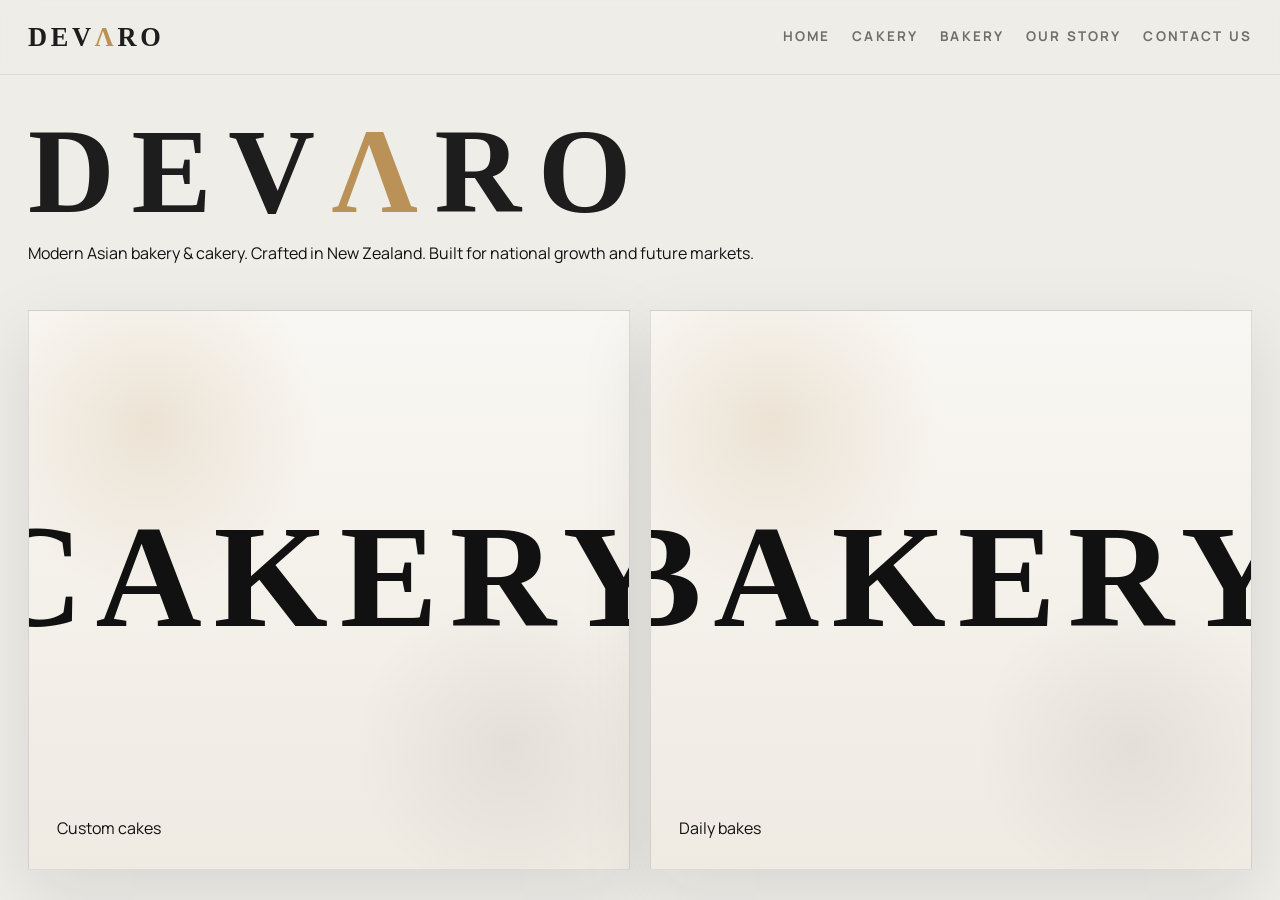
==== index.html @ 8e332801 "Refine DEVARO homepage into premium minimal brand entrance" ====
<!doctype html>
<html lang="en">
  <head>
    <meta charset="utf-8" />
    <meta name="viewport" content="width=device-width, initial-scale=1" />
    <meta name="description" content="DEVARO is a modern Asian bakery and cakery brand crafted in New Zealand, built for national growth and future markets." />
    <title>DEVARO | Modern Asian Bakery & Cakery</title>
    <link rel="preconnect" href="https://fonts.googleapis.com" />
    <link rel="preconnect" href="https://fonts.gstatic.com" crossorigin />
    <link href="https://fonts.googleapis.com/css2?family=Manrope:wght@400;500;600;700;800&display=swap" rel="stylesheet" />
    <link rel="stylesheet" href="assets/styles.css" />
  </head>
  <body class="home-page">
    <header class="site-header">
      <nav class="nav" aria-label="Primary navigation">
        <a class="brand" href="index.html" aria-label="DEVARO home">
          <span class="brand-wordmark">DEV<span class="brand-a">Λ</span>RO</span>
        </a>
        <button class="nav-toggle" type="button" aria-expanded="false" aria-controls="nav-links">Menu</button>
        <div class="nav-links" id="nav-links">
          <a href="index.html">Home</a>
          <a href="cakery.html">Cakery</a>
          <a href="bakery.html">Bakery</a>
          <a href="about.html">Our Story</a>
          <a href="contact.html">Contact Us</a>
        </div>
      </nav>
    </header>

    <main class="landing-main">
      <section class="landing-shell" aria-label="DEVARO homepage">
        <div class="landing-brand-block">
          <h1 class="brand-lockup">DEV<span class="brand-a">Λ</span>RO</h1>
          <p class="brand-slogan">Modern Asian bakery & cakery. Crafted in New Zealand. Built for national growth and future markets.</p>
        </div>

        <div class="landing-grid" aria-label="Choose Cakery or Bakery">
          <a class="landing-card" href="cakery.html" aria-label="Go to Cakery">
            <span class="landing-card-title">CAKERY</span>
            <span class="landing-card-meta">Custom cakes</span>
          </a>

          <a class="landing-card" href="bakery.html" aria-label="Go to Bakery">
            <span class="landing-card-title">BAKERY</span>
            <span class="landing-card-meta">Daily bakes</span>
          </a>
        </div>
      </section>
    </main>
    <script src="assets/script.js" defer></script>
  </body>
</html>
---- assets/styles.css ----
:root{
  --bg:#efede8;
  --surface:#f8f5f0;
  --panel:#ffffff;
  --ink:#111111;
  --charcoal:#1d1d1d;
  --muted:#716d67;
  --line:#d8d1c7;
  --gold:#ba9258;
  --gold-soft:#d8c09a;
  --shadow:0 24px 70px rgba(17,17,17,.10);
}
*{box-sizing:border-box}
html{scroll-behavior:smooth}
body{margin:0;font-family:"Manrope",ui-sans-serif,system-ui,-apple-system,"Segoe UI",Arial,sans-serif;background:var(--bg);color:var(--ink);line-height:1.6}
a{color:inherit}.site-header{position:sticky;top:0;z-index:30;background:rgba(239,237,232,.9);backdrop-filter:blur(16px);border-bottom:1px solid rgba(17,17,17,.08)}.nav{max-width:1360px;margin:auto;padding:16px 28px;display:flex;align-items:center;justify-content:space-between;gap:18px}.brand{text-decoration:none;display:inline-flex;align-items:center}.brand-wordmark,.brand-lockup,.section-heading h2,.page-hero h1,.story-intro h1,.form-panel h3,.contact-hero h1,.landing-card-title{font-family:"Cormorant Garamond",Georgia,serif}.brand-wordmark{font-size:1.65rem;font-weight:700;letter-spacing:.14em;color:var(--charcoal)}.brand-lockup{margin:0;font-size:clamp(3.8rem,10vw,7.5rem);line-height:.88;font-weight:700;letter-spacing:.14em;color:var(--charcoal)}.brand-a{color:var(--gold)}.nav-links{display:flex;gap:22px;align-items:center}.nav-links a{text-decoration:none;font-size:.84rem;text-transform:uppercase;letter-spacing:.16em;font-weight:700;color:var(--muted)}.nav-links a:hover{color:var(--ink)}.nav-toggle{display:none;border:1px solid rgba(17,17,17,.12);background:transparent;color:var(--ink);border-radius:999px;padding:9px 14px}.eyebrow{text-transform:uppercase;letter-spacing:.18em;font-size:.75rem;font-weight:800;color:var(--gold)}
.home-page{overflow:hidden}.landing-main{min-height:calc(100vh - 77px)}.landing-shell{max-width:1360px;height:calc(100vh - 77px);margin:auto;padding:44px 28px 28px;display:grid;grid-template-rows:auto 1fr;gap:28px}.landing-intro{display:flex;justify-content:space-between;align-items:end;gap:20px}.landing-intro .eyebrow{margin:0 0 12px}.landing-grid{display:grid;grid-template-columns:1fr 1fr;gap:20px;min-height:0}.landing-card{position:relative;overflow:hidden;border:1px solid rgba(17,17,17,.12);background:linear-gradient(180deg,#f9f7f3,#efeae2);box-shadow:var(--shadow);padding:28px;display:flex;flex-direction:column;justify-content:space-between;text-decoration:none;transition:transform .35s ease,box-shadow .35s ease}.landing-card::before{content:"";position:absolute;inset:0;background:radial-gradient(circle at 20% 20%,rgba(186,146,88,.18),transparent 26%),radial-gradient(circle at 80% 78%,rgba(0,0,0,.06),transparent 24%);pointer-events:none}.landing-card:hover{transform:translateY(-4px);box-shadow:0 28px 80px rgba(17,17,17,.14)}.landing-card-dark{background:linear-gradient(180deg,#262626,#191919);border-color:rgba(255,255,255,.08);color:#f5f1ea}.landing-card-dark::before{background:radial-gradient(circle at 78% 18%,rgba(186,146,88,.22),transparent 24%),radial-gradient(circle at 16% 80%,rgba(255,255,255,.06),transparent 20%)}.landing-card-label{position:relative;z-index:1;font-size:.82rem;letter-spacing:.18em;text-transform:uppercase;color:var(--muted)}.landing-card-dark .landing-card-label{color:rgba(245,241,234,.66)}.landing-card-title{position:relative;z-index:1;align-self:center;margin:auto 0;font-size:clamp(4.8rem,12vw,9.2rem);line-height:.86;letter-spacing:.08em;font-weight:600}
.page-main{padding-bottom:82px}.page-hero,.story-intro,.contact-hero{max-width:1180px;margin:auto;padding:74px 22px 28px}.page-hero h1,.story-intro h1,.contact-hero h1{margin:8px 0 16px;font-size:clamp(2.8rem,6vw,5.8rem);line-height:.9;letter-spacing:-.04em;font-weight:600}.page-hero p,.story-intro p,.contact-hero p{max-width:760px;color:var(--muted);font-size:1.05rem}.page-actions{display:flex;gap:14px;flex-wrap:wrap;margin-top:24px}.button{border:0;border-radius:999px;padding:13px 20px;font-weight:800;text-decoration:none;display:inline-flex;align-items:center;justify-content:center;cursor:pointer}.primary{background:var(--charcoal);color:#fff}.secondary{background:transparent;color:var(--ink);border:1px solid rgba(17,17,17,.14)}.section{max-width:1180px;margin:auto;padding:18px 22px 78px}.section-heading{max-width:760px;margin-bottom:30px}.section-heading h2{font-size:clamp(2.3rem,5vw,4.5rem);line-height:.95;letter-spacing:-.045em;margin:8px 0 14px;font-weight:600}.section-heading p:not(.eyebrow){color:var(--muted);font-size:1.04rem}.card-grid{display:grid;grid-template-columns:repeat(3,1fr);gap:22px}.product-card{background:var(--panel);border:1px solid rgba(17,17,17,.08);box-shadow:var(--shadow);display:flex;flex-direction:column;overflow:hidden}.product-image{height:230px;background:linear-gradient(145deg,#f1ece5,#e2dbd0);display:grid;place-items:center;padding:20px;color:var(--gold);font-weight:800;letter-spacing:.06em;text-align:center}.product-image img{width:100%;height:100%;object-fit:cover}.product-body{padding:22px;display:flex;flex-direction:column;gap:10px;flex:1}.tag{align-self:flex-start;border:1px solid rgba(17,17,17,.12);border-radius:999px;padding:4px 10px;font-size:.76rem;font-weight:800;color:var(--gold)}.product-body h3{margin:0;font-size:1.28rem;line-height:1.15}.product-body p{margin:0;color:var(--muted)}.form-panel{margin-top:34px;background:#1a1a1a;color:#f7f3ec;border:1px solid rgba(0,0,0,.1);box-shadow:0 26px 80px rgba(0,0,0,.18);padding:30px;display:grid;grid-template-columns:.8fr 1.2fr;gap:28px}.form-panel h3{margin:8px 0 16px;font-size:clamp(1.9rem,4vw,3.2rem);line-height:.95;font-weight:600}.notice{background:rgba(255,255,255,.06);border-left:4px solid var(--gold);padding:16px;font-weight:700;color:#f7f3ec}.enquiry-form{display:grid;grid-template-columns:repeat(2,1fr);gap:16px}.enquiry-form label{display:flex;flex-direction:column;gap:6px;font-weight:800;color:#f7f3ec;font-size:.92rem}.enquiry-form input,.enquiry-form select,.enquiry-form textarea{width:100%;border:1px solid rgba(255,255,255,.14);padding:12px 13px;font:inherit;background:#111;color:#f7f3ec;outline:none}.enquiry-form input:focus,.enquiry-form select:focus,.enquiry-form textarea:focus{border-color:var(--gold);box-shadow:0 0 0 3px rgba(186,146,88,.16)}.full,.form-status,.enquiry-form button{grid-column:1/-1}.form-status{display:none;margin:0;padding:13px 15px;font-weight:800}.form-status.success,.form-status.error{display:block}.form-status.success{background:#eef8ed;color:#315c2f;border:1px solid #cfe6cc}.form-status.error{background:#fff0f0;color:#8a2f2f;border:1px solid #f0c8c8}.enquiry-form button:disabled{opacity:.7;cursor:not-allowed}.story-grid,.contact-cards{display:grid;grid-template-columns:repeat(3,1fr);gap:20px}.story-card,.contact-card{background:var(--panel);border:1px solid rgba(17,17,17,.08);box-shadow:var(--shadow);padding:24px}.story-card h3,.contact-card strong{display:block;margin:0 0 10px}.story-card p,.contact-card span,.contact-card p{margin:0;color:var(--muted)}.contact-cards{grid-template-columns:1fr 1fr}.contact-card{text-decoration:none}.footer{text-align:center;padding:28px;background:#161616;color:#d8d2c8}
@media (max-width:980px){.home-page{overflow:auto}.landing-shell{height:auto;min-height:calc(100vh - 77px)}.landing-intro{display:block}.landing-grid{grid-template-columns:1fr}.landing-card{min-height:360px}.card-grid{grid-template-columns:1fr 1fr}.form-panel,.story-grid,.contact-cards{grid-template-columns:1fr}}@media (max-width:760px){.nav{align-items:flex-start;padding-inline:18px}.nav-toggle{display:block}.nav-links{display:none;position:absolute;left:18px;right:18px;top:74px;background:var(--surface);border:1px solid rgba(17,17,17,.12);padding:16px;box-shadow:var(--shadow);flex-direction:column;align-items:flex-start}.nav-links.open{display:flex}.landing-shell,.page-hero,.story-intro,.contact-hero,.section{padding-left:18px;padding-right:18px}.landing-card-title{font-size:4.2rem}.card-grid,.enquiry-form{grid-template-columns:1fr}.form-panel{padding:22px}}
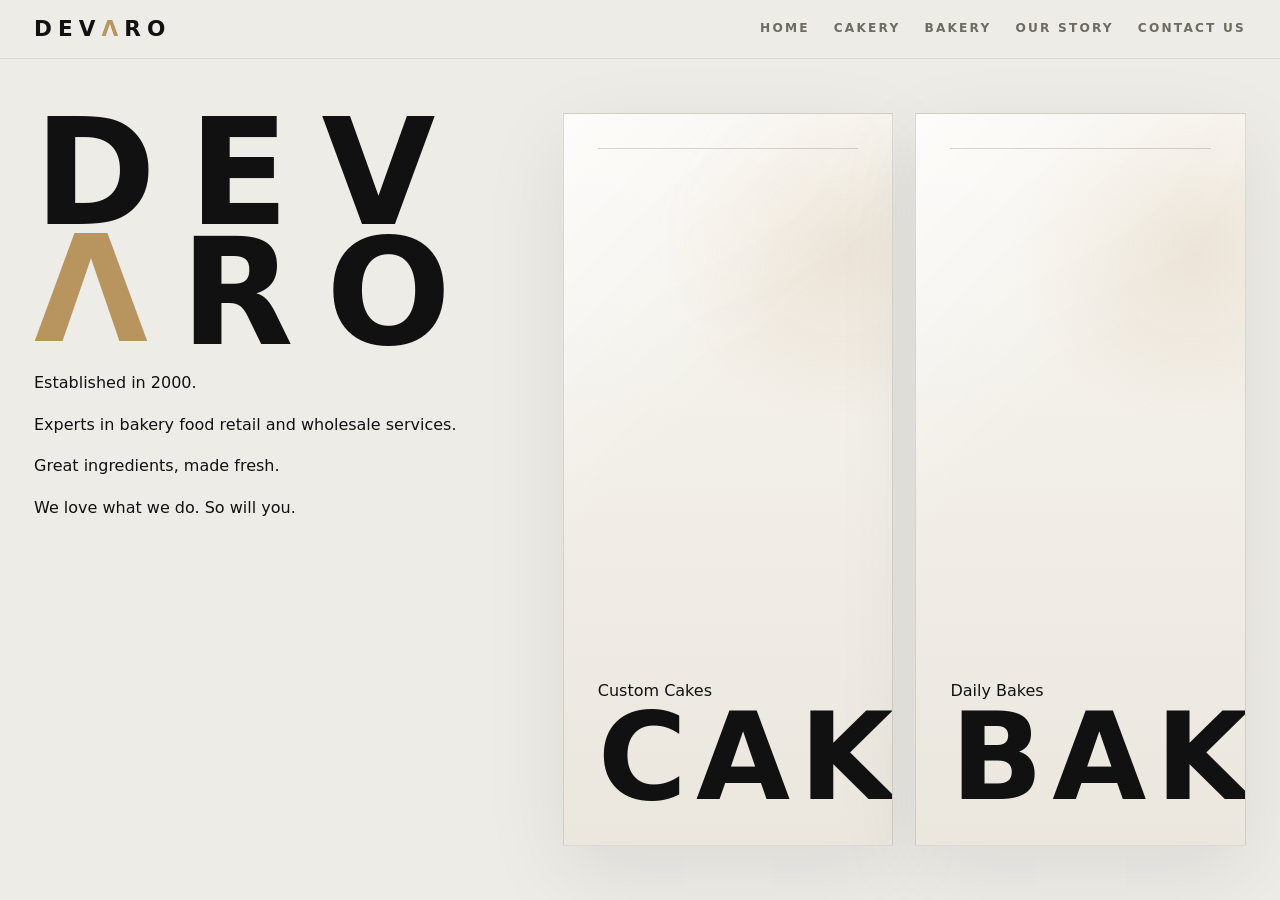
==== commit d676a60c: "Refine homepage brand copy and section cards" ====
--- a/index.html
+++ b/index.html
@@ -3,11 +3,11 @@
   <head>
     <meta charset="utf-8" />
     <meta name="viewport" content="width=device-width, initial-scale=1" />
-    <meta name="description" content="DEVARO is a modern Asian bakery and cakery brand crafted in New Zealand, built for national growth and future markets." />
-    <title>DEVARO | Modern Asian Bakery & Cakery</title>
+    <meta name="description" content="DEVARO is a New Zealand bakery and cakery brand specialising in bakery food retail and wholesale services." />
+    <title>DEVARO | Cakery & Bakery</title>
     <link rel="preconnect" href="https://fonts.googleapis.com" />
     <link rel="preconnect" href="https://fonts.gstatic.com" crossorigin />
-    <link href="https://fonts.googleapis.com/css2?family=Manrope:wght@400;500;600;700;800&display=swap" rel="stylesheet" />
+    <link href="https://fonts.googleapis.com/css2?family=Inter:wght@500;600;700;800;900&display=swap" rel="stylesheet" />
     <link rel="stylesheet" href="assets/styles.css" />
   </head>
   <body class="home-page">
@@ -28,21 +28,26 @@
     </header>
 
     <main class="landing-main">
-      <section class="landing-shell" aria-label="DEVARO homepage">
-        <div class="landing-brand-block">
+      <section class="landing-shell" aria-label="Choose Cakery or Bakery">
+        <div class="landing-intro">
           <h1 class="brand-lockup">DEV<span class="brand-a">Λ</span>RO</h1>
-          <p class="brand-slogan">Modern Asian bakery & cakery. Crafted in New Zealand. Built for national growth and future markets.</p>
+          <div class="intro-copy">
+            <p class="intro-line">Established in 2000.</p>
+            <p>Experts in bakery food retail and wholesale services.</p>
+            <p>Great ingredients, made fresh.</p>
+            <p class="intro-slogan">We love what we do. So will you.</p>
+          </div>
         </div>
 
-        <div class="landing-grid" aria-label="Choose Cakery or Bakery">
+        <div class="landing-grid">
           <a class="landing-card" href="cakery.html" aria-label="Go to Cakery">
+            <span class="landing-card-label">Custom Cakes</span>
             <span class="landing-card-title">CAKERY</span>
-            <span class="landing-card-meta">Custom cakes</span>
           </a>
 
           <a class="landing-card" href="bakery.html" aria-label="Go to Bakery">
+            <span class="landing-card-label">Daily Bakes</span>
             <span class="landing-card-title">BAKERY</span>
-            <span class="landing-card-meta">Daily bakes</span>
           </a>
         </div>
       </section>
--- a/assets/styles.css
+++ b/assets/styles.css
@@ -1,19 +1,22 @@
 :root{
-  --bg:#efede8;
-  --surface:#f8f5f0;
-  --panel:#ffffff;
+  --bg:#eeece7;
+  --surface:#f7f4ef;
+  --panel:#f4f1eb;
   --ink:#111111;
-  --charcoal:#1d1d1d;
-  --muted:#716d67;
-  --line:#d8d1c7;
-  --gold:#ba9258;
-  --gold-soft:#d8c09a;
-  --shadow:0 24px 70px rgba(17,17,17,.10);
+  --charcoal:#1b1b1b;
+  --muted:#6f6a63;
+  --line:#d7d0c6;
+  --gold:#b8955f;
+  --gold-deep:#8c6a3e;
+  --shadow:0 26px 80px rgba(17,17,17,.08);
 }
 *{box-sizing:border-box}
 html{scroll-behavior:smooth}
 body{margin:0;font-family:"Manrope",ui-sans-serif,system-ui,-apple-system,"Segoe UI",Arial,sans-serif;background:var(--bg);color:var(--ink);line-height:1.6}
-a{color:inherit}.site-header{position:sticky;top:0;z-index:30;background:rgba(239,237,232,.9);backdrop-filter:blur(16px);border-bottom:1px solid rgba(17,17,17,.08)}.nav{max-width:1360px;margin:auto;padding:16px 28px;display:flex;align-items:center;justify-content:space-between;gap:18px}.brand{text-decoration:none;display:inline-flex;align-items:center}.brand-wordmark,.brand-lockup,.section-heading h2,.page-hero h1,.story-intro h1,.form-panel h3,.contact-hero h1,.landing-card-title{font-family:"Cormorant Garamond",Georgia,serif}.brand-wordmark{font-size:1.65rem;font-weight:700;letter-spacing:.14em;color:var(--charcoal)}.brand-lockup{margin:0;font-size:clamp(3.8rem,10vw,7.5rem);line-height:.88;font-weight:700;letter-spacing:.14em;color:var(--charcoal)}.brand-a{color:var(--gold)}.nav-links{display:flex;gap:22px;align-items:center}.nav-links a{text-decoration:none;font-size:.84rem;text-transform:uppercase;letter-spacing:.16em;font-weight:700;color:var(--muted)}.nav-links a:hover{color:var(--ink)}.nav-toggle{display:none;border:1px solid rgba(17,17,17,.12);background:transparent;color:var(--ink);border-radius:999px;padding:9px 14px}.eyebrow{text-transform:uppercase;letter-spacing:.18em;font-size:.75rem;font-weight:800;color:var(--gold)}
-.home-page{overflow:hidden}.landing-main{min-height:calc(100vh - 77px)}.landing-shell{max-width:1360px;height:calc(100vh - 77px);margin:auto;padding:44px 28px 28px;display:grid;grid-template-rows:auto 1fr;gap:28px}.landing-intro{display:flex;justify-content:space-between;align-items:end;gap:20px}.landing-intro .eyebrow{margin:0 0 12px}.landing-grid{display:grid;grid-template-columns:1fr 1fr;gap:20px;min-height:0}.landing-card{position:relative;overflow:hidden;border:1px solid rgba(17,17,17,.12);background:linear-gradient(180deg,#f9f7f3,#efeae2);box-shadow:var(--shadow);padding:28px;display:flex;flex-direction:column;justify-content:space-between;text-decoration:none;transition:transform .35s ease,box-shadow .35s ease}.landing-card::before{content:"";position:absolute;inset:0;background:radial-gradient(circle at 20% 20%,rgba(186,146,88,.18),transparent 26%),radial-gradient(circle at 80% 78%,rgba(0,0,0,.06),transparent 24%);pointer-events:none}.landing-card:hover{transform:translateY(-4px);box-shadow:0 28px 80px rgba(17,17,17,.14)}.landing-card-dark{background:linear-gradient(180deg,#262626,#191919);border-color:rgba(255,255,255,.08);color:#f5f1ea}.landing-card-dark::before{background:radial-gradient(circle at 78% 18%,rgba(186,146,88,.22),transparent 24%),radial-gradient(circle at 16% 80%,rgba(255,255,255,.06),transparent 20%)}.landing-card-label{position:relative;z-index:1;font-size:.82rem;letter-spacing:.18em;text-transform:uppercase;color:var(--muted)}.landing-card-dark .landing-card-label{color:rgba(245,241,234,.66)}.landing-card-title{position:relative;z-index:1;align-self:center;margin:auto 0;font-size:clamp(4.8rem,12vw,9.2rem);line-height:.86;letter-spacing:.08em;font-weight:600}
-.page-main{padding-bottom:82px}.page-hero,.story-intro,.contact-hero{max-width:1180px;margin:auto;padding:74px 22px 28px}.page-hero h1,.story-intro h1,.contact-hero h1{margin:8px 0 16px;font-size:clamp(2.8rem,6vw,5.8rem);line-height:.9;letter-spacing:-.04em;font-weight:600}.page-hero p,.story-intro p,.contact-hero p{max-width:760px;color:var(--muted);font-size:1.05rem}.page-actions{display:flex;gap:14px;flex-wrap:wrap;margin-top:24px}.button{border:0;border-radius:999px;padding:13px 20px;font-weight:800;text-decoration:none;display:inline-flex;align-items:center;justify-content:center;cursor:pointer}.primary{background:var(--charcoal);color:#fff}.secondary{background:transparent;color:var(--ink);border:1px solid rgba(17,17,17,.14)}.section{max-width:1180px;margin:auto;padding:18px 22px 78px}.section-heading{max-width:760px;margin-bottom:30px}.section-heading h2{font-size:clamp(2.3rem,5vw,4.5rem);line-height:.95;letter-spacing:-.045em;margin:8px 0 14px;font-weight:600}.section-heading p:not(.eyebrow){color:var(--muted);font-size:1.04rem}.card-grid{display:grid;grid-template-columns:repeat(3,1fr);gap:22px}.product-card{background:var(--panel);border:1px solid rgba(17,17,17,.08);box-shadow:var(--shadow);display:flex;flex-direction:column;overflow:hidden}.product-image{height:230px;background:linear-gradient(145deg,#f1ece5,#e2dbd0);display:grid;place-items:center;padding:20px;color:var(--gold);font-weight:800;letter-spacing:.06em;text-align:center}.product-image img{width:100%;height:100%;object-fit:cover}.product-body{padding:22px;display:flex;flex-direction:column;gap:10px;flex:1}.tag{align-self:flex-start;border:1px solid rgba(17,17,17,.12);border-radius:999px;padding:4px 10px;font-size:.76rem;font-weight:800;color:var(--gold)}.product-body h3{margin:0;font-size:1.28rem;line-height:1.15}.product-body p{margin:0;color:var(--muted)}.form-panel{margin-top:34px;background:#1a1a1a;color:#f7f3ec;border:1px solid rgba(0,0,0,.1);box-shadow:0 26px 80px rgba(0,0,0,.18);padding:30px;display:grid;grid-template-columns:.8fr 1.2fr;gap:28px}.form-panel h3{margin:8px 0 16px;font-size:clamp(1.9rem,4vw,3.2rem);line-height:.95;font-weight:600}.notice{background:rgba(255,255,255,.06);border-left:4px solid var(--gold);padding:16px;font-weight:700;color:#f7f3ec}.enquiry-form{display:grid;grid-template-columns:repeat(2,1fr);gap:16px}.enquiry-form label{display:flex;flex-direction:column;gap:6px;font-weight:800;color:#f7f3ec;font-size:.92rem}.enquiry-form input,.enquiry-form select,.enquiry-form textarea{width:100%;border:1px solid rgba(255,255,255,.14);padding:12px 13px;font:inherit;background:#111;color:#f7f3ec;outline:none}.enquiry-form input:focus,.enquiry-form select:focus,.enquiry-form textarea:focus{border-color:var(--gold);box-shadow:0 0 0 3px rgba(186,146,88,.16)}.full,.form-status,.enquiry-form button{grid-column:1/-1}.form-status{display:none;margin:0;padding:13px 15px;font-weight:800}.form-status.success,.form-status.error{display:block}.form-status.success{background:#eef8ed;color:#315c2f;border:1px solid #cfe6cc}.form-status.error{background:#fff0f0;color:#8a2f2f;border:1px solid #f0c8c8}.enquiry-form button:disabled{opacity:.7;cursor:not-allowed}.story-grid,.contact-cards{display:grid;grid-template-columns:repeat(3,1fr);gap:20px}.story-card,.contact-card{background:var(--panel);border:1px solid rgba(17,17,17,.08);box-shadow:var(--shadow);padding:24px}.story-card h3,.contact-card strong{display:block;margin:0 0 10px}.story-card p,.contact-card span,.contact-card p{margin:0;color:var(--muted)}.contact-cards{grid-template-columns:1fr 1fr}.contact-card{text-decoration:none}.footer{text-align:center;padding:28px;background:#161616;color:#d8d2c8}
-@media (max-width:980px){.home-page{overflow:auto}.landing-shell{height:auto;min-height:calc(100vh - 77px)}.landing-intro{display:block}.landing-grid{grid-template-columns:1fr}.landing-card{min-height:360px}.card-grid{grid-template-columns:1fr 1fr}.form-panel,.story-grid,.contact-cards{grid-template-columns:1fr}}@media (max-width:760px){.nav{align-items:flex-start;padding-inline:18px}.nav-toggle{display:block}.nav-links{display:none;position:absolute;left:18px;right:18px;top:74px;background:var(--surface);border:1px solid rgba(17,17,17,.12);padding:16px;box-shadow:var(--shadow);flex-direction:column;align-items:flex-start}.nav-links.open{display:flex}.landing-shell,.page-hero,.story-intro,.contact-hero,.section{padding-left:18px;padding-right:18px}.landing-card-title{font-size:4.2rem}.card-grid,.enquiry-form{grid-template-columns:1fr}.form-panel{padding:22px}}+a{color:inherit}
+.site-header{position:sticky;top:0;z-index:30;background:rgba(238,236,231,.92);backdrop-filter:blur(18px);border-bottom:1px solid rgba(17,17,17,.08)}
+.nav{max-width:1440px;margin:auto;padding:18px 34px;display:flex;align-items:center;justify-content:space-between;gap:22px}.brand{text-decoration:none;display:inline-flex;align-items:center}.brand-wordmark,.brand-lockup,.landing-card-title{font-family:"Manrope",ui-sans-serif,system-ui,sans-serif}.brand-wordmark{font-size:1.35rem;font-weight:700;letter-spacing:.28em;color:var(--ink);line-height:1}.brand-lockup{margin:0;font-size:clamp(4.1rem,11.5vw,9.8rem);line-height:.82;font-weight:700;letter-spacing:.22em;color:var(--ink)}.brand-a{color:var(--gold);display:inline-block;transform:translateY(-.02em)}.nav-links{display:flex;gap:24px;align-items:center}.nav-links a{text-decoration:none;font-size:.76rem;text-transform:uppercase;letter-spacing:.18em;font-weight:700;color:var(--muted)}.nav-links a:hover{color:var(--ink)}.nav-toggle{display:none;border:1px solid rgba(17,17,17,.12);background:transparent;color:var(--ink);border-radius:999px;padding:9px 14px}.eyebrow{text-transform:uppercase;letter-spacing:.18em;font-size:.75rem;font-weight:800;color:var(--gold-deep)}
+.home-page{overflow:hidden}.landing-main{min-height:calc(100vh - 79px)}.landing-shell{height:calc(100vh - 79px);max-width:1440px;margin:auto;padding:54px 34px 34px;display:grid;grid-template-columns:minmax(330px,.42fr) minmax(0,.58fr);gap:34px;align-items:stretch}.landing-brand-block{display:flex;flex-direction:column;justify-content:flex-start;align-items:flex-start;padding-top:18px}.brand-slogan{max-width:430px;margin:34px 0 0;color:var(--muted);font-size:clamp(.95rem,1.35vw,1.12rem);line-height:1.75;font-weight:500;letter-spacing:.03em}.landing-brand-block::after{content:"";width:132px;height:2px;background:var(--gold);margin-top:40px}.landing-grid{display:grid;grid-template-columns:1fr 1fr;gap:22px;min-height:0}.landing-card{position:relative;overflow:hidden;border:1px solid rgba(17,17,17,.12);background:linear-gradient(180deg,#f8f5f0,#ebe7df);box-shadow:var(--shadow);padding:34px;display:flex;flex-direction:column;align-items:flex-start;justify-content:flex-end;text-decoration:none;color:var(--ink);transition:transform .35s ease,box-shadow .35s ease,border-color .35s ease}.landing-card::before{content:"";position:absolute;inset:0;background:linear-gradient(135deg,rgba(255,255,255,.72),transparent 40%),radial-gradient(circle at 84% 18%,rgba(184,149,95,.16),transparent 28%);opacity:.95;pointer-events:none}.landing-card::after{content:"";position:absolute;left:34px;right:34px;top:34px;height:1px;background:rgba(17,17,17,.16)}.landing-card:hover{transform:translateY(-3px);box-shadow:0 32px 90px rgba(17,17,17,.12);border-color:rgba(184,149,95,.55)}.landing-card-title{position:relative;z-index:1;font-size:clamp(4.4rem,9.5vw,8.5rem);line-height:.88;letter-spacing:.075em;font-weight:700;color:var(--ink)}.landing-card-meta{position:relative;z-index:1;margin-top:22px;text-transform:uppercase;letter-spacing:.22em;font-size:.76rem;font-weight:700;color:var(--gold-deep)}
+.page-main{padding-bottom:82px}.page-hero,.story-intro,.contact-hero{max-width:1180px;margin:auto;padding:74px 22px 28px}.page-hero h1,.story-intro h1,.contact-hero h1{margin:8px 0 16px;font-size:clamp(2.8rem,6vw,5.8rem);line-height:.9;letter-spacing:-.04em;font-weight:700}.page-hero p,.story-intro p,.contact-hero p{max-width:760px;color:var(--muted);font-size:1.05rem}.page-actions{display:flex;gap:14px;flex-wrap:wrap;margin-top:24px}.button{border:0;border-radius:999px;padding:13px 20px;font-weight:800;text-decoration:none;display:inline-flex;align-items:center;justify-content:center;cursor:pointer}.primary{background:var(--charcoal);color:#fff}.secondary{background:transparent;color:var(--ink);border:1px solid rgba(17,17,17,.14)}.section{max-width:1180px;margin:auto;padding:18px 22px 78px}.section-heading{max-width:760px;margin-bottom:30px}.section-heading h2{font-size:clamp(2.3rem,5vw,4.5rem);line-height:.95;letter-spacing:-.045em;margin:8px 0 14px;font-weight:700}.section-heading p:not(.eyebrow){color:var(--muted);font-size:1.04rem}.card-grid{display:grid;grid-template-columns:repeat(3,1fr);gap:22px}.product-card{background:#fff;border:1px solid rgba(17,17,17,.08);box-shadow:var(--shadow);display:flex;flex-direction:column;overflow:hidden}.product-image{height:230px;background:linear-gradient(145deg,#f1ece5,#e2dbd0);display:grid;place-items:center;padding:20px;color:var(--gold);font-weight:800;letter-spacing:.06em;text-align:center}.product-image img{width:100%;height:100%;object-fit:cover}.product-body{padding:22px;display:flex;flex-direction:column;gap:10px;flex:1}.tag{align-self:flex-start;border:1px solid rgba(17,17,17,.12);border-radius:999px;padding:4px 10px;font-size:.76rem;font-weight:800;color:var(--gold-deep)}.product-body h3{margin:0;font-size:1.28rem;line-height:1.15}.product-body p{margin:0;color:var(--muted)}.form-panel{margin-top:34px;background:#1a1a1a;color:#f7f3ec;border:1px solid rgba(0,0,0,.1);box-shadow:0 26px 80px rgba(0,0,0,.18);padding:30px;display:grid;grid-template-columns:.8fr 1.2fr;gap:28px}.form-panel h3{margin:8px 0 16px;font-size:clamp(1.9rem,4vw,3.2rem);line-height:.95;font-weight:700}.notice{background:rgba(255,255,255,.06);border-left:4px solid var(--gold);padding:16px;font-weight:700;color:#f7f3ec}.enquiry-form{display:grid;grid-template-columns:repeat(2,1fr);gap:16px}.enquiry-form label{display:flex;flex-direction:column;gap:6px;font-weight:800;color:#f7f3ec;font-size:.92rem}.enquiry-form input,.enquiry-form select,.enquiry-form textarea{width:100%;border:1px solid rgba(255,255,255,.14);padding:12px 13px;font:inherit;background:#111;color:#f7f3ec;outline:none}.enquiry-form input:focus,.enquiry-form select:focus,.enquiry-form textarea:focus{border-color:var(--gold);box-shadow:0 0 0 3px rgba(184,149,95,.16)}.full,.form-status,.enquiry-form button{grid-column:1/-1}.form-status{display:none;margin:0;padding:13px 15px;font-weight:800}.form-status.success,.form-status.error{display:block}.form-status.success{background:#eef8ed;color:#315c2f;border:1px solid #cfe6cc}.form-status.error{background:#fff0f0;color:#8a2f2f;border:1px solid #f0c8c8}.enquiry-form button:disabled{opacity:.7;cursor:not-allowed}.story-grid,.contact-cards{display:grid;grid-template-columns:repeat(3,1fr);gap:20px}.story-card,.contact-card{background:#fff;border:1px solid rgba(17,17,17,.08);box-shadow:var(--shadow);padding:24px}.story-card h3,.contact-card strong{display:block;margin:0 0 10px}.story-card p,.contact-card span,.contact-card p{margin:0;color:var(--muted)}.contact-cards{grid-template-columns:1fr 1fr}.contact-card{text-decoration:none}.footer{text-align:center;padding:28px;background:#161616;color:#d8d2c8}
+@media (max-width:1080px){.home-page{overflow:auto}.landing-shell{height:auto;min-height:calc(100vh - 79px);grid-template-columns:1fr}.landing-brand-block{padding-top:0}.landing-grid{min-height:420px}.brand-slogan{margin-top:20px}.landing-brand-block::after{margin-top:26px}.card-grid{grid-template-columns:1fr 1fr}.form-panel,.story-grid,.contact-cards{grid-template-columns:1fr}}
+@media (max-width:760px){.nav{align-items:flex-start;padding-inline:18px}.nav-toggle{display:block}.nav-links{display:none;position:absolute;left:18px;right:18px;top:74px;background:var(--surface);border:1px solid rgba(17,17,17,.12);padding:16px;box-shadow:var(--shadow);flex-direction:column;align-items:flex-start}.nav-links.open{display:flex}.landing-shell,.page-hero,.story-intro,.contact-hero,.section{padding-left:18px;padding-right:18px}.landing-shell{padding-top:34px}.landing-grid{grid-template-columns:1fr;min-height:520px}.landing-card{padding:24px}.landing-card-title{font-size:clamp(3.7rem,17vw,5.6rem)}.brand-lockup{font-size:clamp(3.2rem,17vw,5.4rem)}.card-grid,.enquiry-form{grid-template-columns:1fr}.form-panel{padding:22px}}
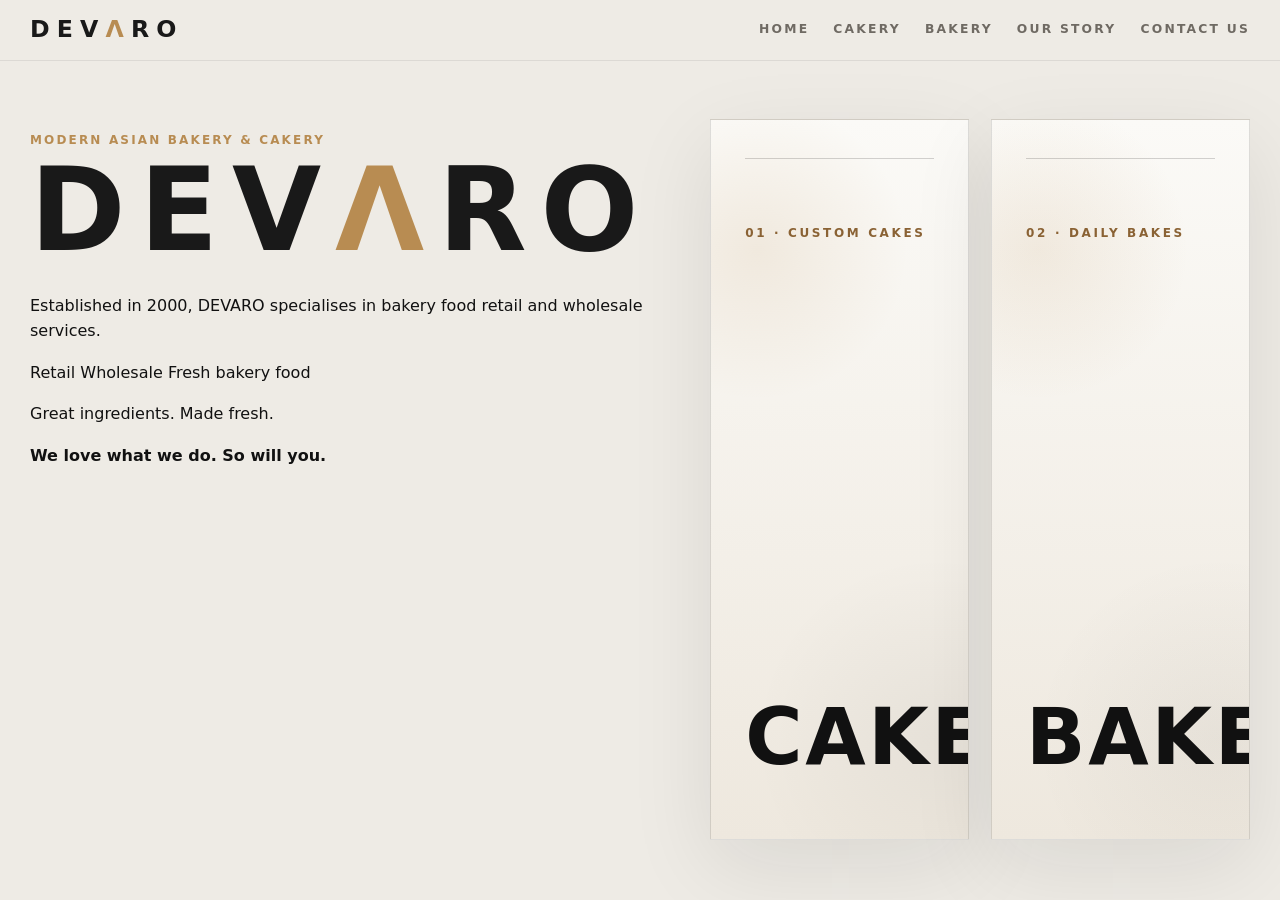
==== commit 28cfd72d: "Refine landing page copy and structure" ====
--- a/index.html
+++ b/index.html
@@ -3,11 +3,11 @@
   <head>
     <meta charset="utf-8" />
     <meta name="viewport" content="width=device-width, initial-scale=1" />
-    <meta name="description" content="DEVARO is a New Zealand bakery and cakery brand specialising in bakery food retail and wholesale services." />
+    <meta name="description" content="DEVARO is a modern Asian bakery and cakery brand specialising in bakery food retail and wholesale services." />
     <title>DEVARO | Cakery & Bakery</title>
     <link rel="preconnect" href="https://fonts.googleapis.com" />
     <link rel="preconnect" href="https://fonts.gstatic.com" crossorigin />
-    <link href="https://fonts.googleapis.com/css2?family=Inter:wght@500;600;700;800;900&display=swap" rel="stylesheet" />
+    <link href="https://fonts.googleapis.com/css2?family=Manrope:wght@400;500;600;700;800&display=swap" rel="stylesheet" />
     <link rel="stylesheet" href="assets/styles.css" />
   </head>
   <body class="home-page">
@@ -29,24 +29,34 @@
 
     <main class="landing-main">
       <section class="landing-shell" aria-label="Choose Cakery or Bakery">
-        <div class="landing-intro">
+        <aside class="landing-brand-panel">
+          <p class="eyebrow">Modern Asian bakery & cakery</p>
           <h1 class="brand-lockup">DEV<span class="brand-a">Λ</span>RO</h1>
-          <div class="intro-copy">
-            <p class="intro-line">Established in 2000.</p>
-            <p>Experts in bakery food retail and wholesale services.</p>
-            <p>Great ingredients, made fresh.</p>
-            <p class="intro-slogan">We love what we do. So will you.</p>
+
+          <div class="brand-statement">
+            <p>Established in 2000, DEVARO specialises in bakery food retail and wholesale services.</p>
           </div>
-        </div>
+
+          <div class="brand-proof">
+            <span>Retail</span>
+            <span>Wholesale</span>
+            <span>Fresh bakery food</span>
+          </div>
+
+          <div class="brand-slogan">
+            <p>Great ingredients. Made fresh.</p>
+            <strong>We love what we do. So will you.</strong>
+          </div>
+        </aside>
 
         <div class="landing-grid">
           <a class="landing-card" href="cakery.html" aria-label="Go to Cakery">
-            <span class="landing-card-label">Custom Cakes</span>
+            <span class="landing-card-label">01 · Custom cakes</span>
             <span class="landing-card-title">CAKERY</span>
           </a>
 
           <a class="landing-card" href="bakery.html" aria-label="Go to Bakery">
-            <span class="landing-card-label">Daily Bakes</span>
+            <span class="landing-card-label">02 · Daily bakes</span>
             <span class="landing-card-title">BAKERY</span>
           </a>
         </div>
--- a/assets/styles.css
+++ b/assets/styles.css
@@ -1,22 +1,19 @@
 :root{
-  --bg:#eeece7;
-  --surface:#f7f4ef;
-  --panel:#f4f1eb;
+  --bg:#eeebe5;
+  --surface:#f7f4ee;
+  --panel:#f8f5f0;
   --ink:#111111;
-  --charcoal:#1b1b1b;
+  --charcoal:#191919;
   --muted:#6f6a63;
-  --line:#d7d0c6;
-  --gold:#b8955f;
-  --gold-deep:#8c6a3e;
-  --shadow:0 26px 80px rgba(17,17,17,.08);
+  --line:#d8d1c7;
+  --gold:#b88c52;
+  --gold-dark:#8a6234;
+  --shadow:0 26px 80px rgba(17,17,17,.09);
 }
 *{box-sizing:border-box}
 html{scroll-behavior:smooth}
-body{margin:0;font-family:"Manrope",ui-sans-serif,system-ui,-apple-system,"Segoe UI",Arial,sans-serif;background:var(--bg);color:var(--ink);line-height:1.6}
-a{color:inherit}
-.site-header{position:sticky;top:0;z-index:30;background:rgba(238,236,231,.92);backdrop-filter:blur(18px);border-bottom:1px solid rgba(17,17,17,.08)}
-.nav{max-width:1440px;margin:auto;padding:18px 34px;display:flex;align-items:center;justify-content:space-between;gap:22px}.brand{text-decoration:none;display:inline-flex;align-items:center}.brand-wordmark,.brand-lockup,.landing-card-title{font-family:"Manrope",ui-sans-serif,system-ui,sans-serif}.brand-wordmark{font-size:1.35rem;font-weight:700;letter-spacing:.28em;color:var(--ink);line-height:1}.brand-lockup{margin:0;font-size:clamp(4.1rem,11.5vw,9.8rem);line-height:.82;font-weight:700;letter-spacing:.22em;color:var(--ink)}.brand-a{color:var(--gold);display:inline-block;transform:translateY(-.02em)}.nav-links{display:flex;gap:24px;align-items:center}.nav-links a{text-decoration:none;font-size:.76rem;text-transform:uppercase;letter-spacing:.18em;font-weight:700;color:var(--muted)}.nav-links a:hover{color:var(--ink)}.nav-toggle{display:none;border:1px solid rgba(17,17,17,.12);background:transparent;color:var(--ink);border-radius:999px;padding:9px 14px}.eyebrow{text-transform:uppercase;letter-spacing:.18em;font-size:.75rem;font-weight:800;color:var(--gold-deep)}
-.home-page{overflow:hidden}.landing-main{min-height:calc(100vh - 79px)}.landing-shell{height:calc(100vh - 79px);max-width:1440px;margin:auto;padding:54px 34px 34px;display:grid;grid-template-columns:minmax(330px,.42fr) minmax(0,.58fr);gap:34px;align-items:stretch}.landing-brand-block{display:flex;flex-direction:column;justify-content:flex-start;align-items:flex-start;padding-top:18px}.brand-slogan{max-width:430px;margin:34px 0 0;color:var(--muted);font-size:clamp(.95rem,1.35vw,1.12rem);line-height:1.75;font-weight:500;letter-spacing:.03em}.landing-brand-block::after{content:"";width:132px;height:2px;background:var(--gold);margin-top:40px}.landing-grid{display:grid;grid-template-columns:1fr 1fr;gap:22px;min-height:0}.landing-card{position:relative;overflow:hidden;border:1px solid rgba(17,17,17,.12);background:linear-gradient(180deg,#f8f5f0,#ebe7df);box-shadow:var(--shadow);padding:34px;display:flex;flex-direction:column;align-items:flex-start;justify-content:flex-end;text-decoration:none;color:var(--ink);transition:transform .35s ease,box-shadow .35s ease,border-color .35s ease}.landing-card::before{content:"";position:absolute;inset:0;background:linear-gradient(135deg,rgba(255,255,255,.72),transparent 40%),radial-gradient(circle at 84% 18%,rgba(184,149,95,.16),transparent 28%);opacity:.95;pointer-events:none}.landing-card::after{content:"";position:absolute;left:34px;right:34px;top:34px;height:1px;background:rgba(17,17,17,.16)}.landing-card:hover{transform:translateY(-3px);box-shadow:0 32px 90px rgba(17,17,17,.12);border-color:rgba(184,149,95,.55)}.landing-card-title{position:relative;z-index:1;font-size:clamp(4.4rem,9.5vw,8.5rem);line-height:.88;letter-spacing:.075em;font-weight:700;color:var(--ink)}.landing-card-meta{position:relative;z-index:1;margin-top:22px;text-transform:uppercase;letter-spacing:.22em;font-size:.76rem;font-weight:700;color:var(--gold-deep)}
-.page-main{padding-bottom:82px}.page-hero,.story-intro,.contact-hero{max-width:1180px;margin:auto;padding:74px 22px 28px}.page-hero h1,.story-intro h1,.contact-hero h1{margin:8px 0 16px;font-size:clamp(2.8rem,6vw,5.8rem);line-height:.9;letter-spacing:-.04em;font-weight:700}.page-hero p,.story-intro p,.contact-hero p{max-width:760px;color:var(--muted);font-size:1.05rem}.page-actions{display:flex;gap:14px;flex-wrap:wrap;margin-top:24px}.button{border:0;border-radius:999px;padding:13px 20px;font-weight:800;text-decoration:none;display:inline-flex;align-items:center;justify-content:center;cursor:pointer}.primary{background:var(--charcoal);color:#fff}.secondary{background:transparent;color:var(--ink);border:1px solid rgba(17,17,17,.14)}.section{max-width:1180px;margin:auto;padding:18px 22px 78px}.section-heading{max-width:760px;margin-bottom:30px}.section-heading h2{font-size:clamp(2.3rem,5vw,4.5rem);line-height:.95;letter-spacing:-.045em;margin:8px 0 14px;font-weight:700}.section-heading p:not(.eyebrow){color:var(--muted);font-size:1.04rem}.card-grid{display:grid;grid-template-columns:repeat(3,1fr);gap:22px}.product-card{background:#fff;border:1px solid rgba(17,17,17,.08);box-shadow:var(--shadow);display:flex;flex-direction:column;overflow:hidden}.product-image{height:230px;background:linear-gradient(145deg,#f1ece5,#e2dbd0);display:grid;place-items:center;padding:20px;color:var(--gold);font-weight:800;letter-spacing:.06em;text-align:center}.product-image img{width:100%;height:100%;object-fit:cover}.product-body{padding:22px;display:flex;flex-direction:column;gap:10px;flex:1}.tag{align-self:flex-start;border:1px solid rgba(17,17,17,.12);border-radius:999px;padding:4px 10px;font-size:.76rem;font-weight:800;color:var(--gold-deep)}.product-body h3{margin:0;font-size:1.28rem;line-height:1.15}.product-body p{margin:0;color:var(--muted)}.form-panel{margin-top:34px;background:#1a1a1a;color:#f7f3ec;border:1px solid rgba(0,0,0,.1);box-shadow:0 26px 80px rgba(0,0,0,.18);padding:30px;display:grid;grid-template-columns:.8fr 1.2fr;gap:28px}.form-panel h3{margin:8px 0 16px;font-size:clamp(1.9rem,4vw,3.2rem);line-height:.95;font-weight:700}.notice{background:rgba(255,255,255,.06);border-left:4px solid var(--gold);padding:16px;font-weight:700;color:#f7f3ec}.enquiry-form{display:grid;grid-template-columns:repeat(2,1fr);gap:16px}.enquiry-form label{display:flex;flex-direction:column;gap:6px;font-weight:800;color:#f7f3ec;font-size:.92rem}.enquiry-form input,.enquiry-form select,.enquiry-form textarea{width:100%;border:1px solid rgba(255,255,255,.14);padding:12px 13px;font:inherit;background:#111;color:#f7f3ec;outline:none}.enquiry-form input:focus,.enquiry-form select:focus,.enquiry-form textarea:focus{border-color:var(--gold);box-shadow:0 0 0 3px rgba(184,149,95,.16)}.full,.form-status,.enquiry-form button{grid-column:1/-1}.form-status{display:none;margin:0;padding:13px 15px;font-weight:800}.form-status.success,.form-status.error{display:block}.form-status.success{background:#eef8ed;color:#315c2f;border:1px solid #cfe6cc}.form-status.error{background:#fff0f0;color:#8a2f2f;border:1px solid #f0c8c8}.enquiry-form button:disabled{opacity:.7;cursor:not-allowed}.story-grid,.contact-cards{display:grid;grid-template-columns:repeat(3,1fr);gap:20px}.story-card,.contact-card{background:#fff;border:1px solid rgba(17,17,17,.08);box-shadow:var(--shadow);padding:24px}.story-card h3,.contact-card strong{display:block;margin:0 0 10px}.story-card p,.contact-card span,.contact-card p{margin:0;color:var(--muted)}.contact-cards{grid-template-columns:1fr 1fr}.contact-card{text-decoration:none}.footer{text-align:center;padding:28px;background:#161616;color:#d8d2c8}
-@media (max-width:1080px){.home-page{overflow:auto}.landing-shell{height:auto;min-height:calc(100vh - 79px);grid-template-columns:1fr}.landing-brand-block{padding-top:0}.landing-grid{min-height:420px}.brand-slogan{margin-top:20px}.landing-brand-block::after{margin-top:26px}.card-grid{grid-template-columns:1fr 1fr}.form-panel,.story-grid,.contact-cards{grid-template-columns:1fr}}
-@media (max-width:760px){.nav{align-items:flex-start;padding-inline:18px}.nav-toggle{display:block}.nav-links{display:none;position:absolute;left:18px;right:18px;top:74px;background:var(--surface);border:1px solid rgba(17,17,17,.12);padding:16px;box-shadow:var(--shadow);flex-direction:column;align-items:flex-start}.nav-links.open{display:flex}.landing-shell,.page-hero,.story-intro,.contact-hero,.section{padding-left:18px;padding-right:18px}.landing-shell{padding-top:34px}.landing-grid{grid-template-columns:1fr;min-height:520px}.landing-card{padding:24px}.landing-card-title{font-size:clamp(3.7rem,17vw,5.6rem)}.brand-lockup{font-size:clamp(3.2rem,17vw,5.4rem)}.card-grid,.enquiry-form{grid-template-columns:1fr}.form-panel{padding:22px}}+body{margin:0;font-family:"Inter",ui-sans-serif,system-ui,-apple-system,"Segoe UI",Arial,sans-serif;background:var(--bg);color:var(--ink);line-height:1.6}
+a{color:inherit}.site-header{position:sticky;top:0;z-index:30;background:rgba(238,235,229,.92);backdrop-filter:blur(16px);border-bottom:1px solid rgba(17,17,17,.08)}.nav{max-width:1380px;margin:auto;padding:18px 30px;display:flex;align-items:center;justify-content:space-between;gap:18px}.brand{text-decoration:none;display:inline-flex;align-items:center}.brand-wordmark{font-size:1.48rem;font-weight:800;letter-spacing:.30em;color:var(--charcoal);line-height:1}.brand-a{color:var(--gold)}.nav-links{display:flex;gap:24px;align-items:center}.nav-links a{text-decoration:none;font-size:.77rem;text-transform:uppercase;letter-spacing:.18em;font-weight:800;color:var(--muted)}.nav-links a:hover{color:var(--ink)}.nav-toggle{display:none;border:1px solid rgba(17,17,17,.12);background:transparent;color:var(--ink);border-radius:999px;padding:9px 14px}.eyebrow{text-transform:uppercase;letter-spacing:.18em;font-size:.75rem;font-weight:800;color:var(--gold)}
+.home-page{overflow:hidden}.landing-main{min-height:calc(100vh - 79px)}.landing-shell{max-width:1380px;height:calc(100vh - 79px);margin:auto;padding:58px 30px 42px;display:grid;grid-template-columns:.72fr 1.28fr;gap:58px;align-items:stretch}.landing-intro{display:flex;flex-direction:column;justify-content:center;align-items:flex-start;min-width:0}.brand-lockup{margin:0 0 34px;font-size:clamp(4.4rem,9vw,8.2rem);line-height:.84;font-weight:900;letter-spacing:.12em;color:var(--charcoal);white-space:nowrap}.intro-copy{max-width:450px;color:var(--muted);font-size:1.03rem;font-weight:650;line-height:1.72}.intro-copy p{margin:0 0 7px}.intro-line{color:var(--ink);font-weight:800}.intro-slogan{margin-top:20px!important;color:var(--ink);font-size:1.15rem;font-weight:850}.intro-slogan:after{content:"";display:block;width:128px;height:2px;background:var(--gold);margin-top:26px}.landing-grid{display:grid;grid-template-columns:1fr 1fr;gap:22px;min-width:0}.landing-card{position:relative;overflow:hidden;border:1px solid rgba(17,17,17,.13);background:linear-gradient(180deg,#fbfaf7,#eee8de);box-shadow:var(--shadow);padding:34px;display:flex;flex-direction:column;justify-content:space-between;text-decoration:none;transition:transform .35s ease,box-shadow .35s ease,border-color .35s ease}.landing-card::before{content:"";position:absolute;inset:0;background:radial-gradient(circle at 18% 18%,rgba(184,140,82,.13),transparent 24%),radial-gradient(circle at 88% 86%,rgba(17,17,17,.045),transparent 28%);pointer-events:none}.landing-card::after{content:"";position:absolute;left:34px;right:34px;top:38px;height:1px;background:rgba(17,17,17,.18)}.landing-card:hover{transform:translateY(-4px);box-shadow:0 32px 90px rgba(17,17,17,.13);border-color:rgba(17,17,17,.22)}.landing-card-label{position:relative;z-index:1;margin-top:70px;font-size:.75rem;letter-spacing:.22em;text-transform:uppercase;color:var(--gold-dark);font-weight:850}.landing-card-title{position:relative;z-index:1;align-self:flex-start;margin:auto 0 34px;font-size:clamp(4.2rem,6.1vw,7.1rem);line-height:.84;letter-spacing:.035em;font-weight:900;white-space:nowrap;color:var(--ink)}
+.page-main{padding-bottom:82px}.page-hero,.story-intro,.contact-hero{max-width:1180px;margin:auto;padding:74px 22px 28px}.page-hero h1,.story-intro h1,.contact-hero h1{margin:8px 0 16px;font-size:clamp(2.8rem,6vw,5.8rem);line-height:.9;letter-spacing:-.04em;font-weight:850}.page-hero p,.story-intro p,.contact-hero p{max-width:760px;color:var(--muted);font-size:1.05rem}.page-actions{display:flex;gap:14px;flex-wrap:wrap;margin-top:24px}.button{border:0;border-radius:999px;padding:13px 20px;font-weight:800;text-decoration:none;display:inline-flex;align-items:center;justify-content:center;cursor:pointer}.primary{background:var(--charcoal);color:#fff}.secondary{background:transparent;color:var(--ink);border:1px solid rgba(17,17,17,.14)}.section{max-width:1180px;margin:auto;padding:18px 22px 78px}.section-heading{max-width:760px;margin-bottom:30px}.section-heading h2{font-size:clamp(2.3rem,5vw,4.5rem);line-height:.95;letter-spacing:-.045em;margin:8px 0 14px;font-weight:850}.section-heading p:not(.eyebrow){color:var(--muted);font-size:1.04rem}.card-grid{display:grid;grid-template-columns:repeat(3,1fr);gap:22px}.product-card{background:#fff;border:1px solid rgba(17,17,17,.08);box-shadow:var(--shadow);display:flex;flex-direction:column;overflow:hidden}.product-image{height:230px;background:linear-gradient(145deg,#f1ece5,#e2dbd0);display:grid;place-items:center;padding:20px;color:var(--gold);font-weight:800;letter-spacing:.06em;text-align:center}.product-image img{width:100%;height:100%;object-fit:cover}.product-body{padding:22px;display:flex;flex-direction:column;gap:10px;flex:1}.tag{align-self:flex-start;border:1px solid rgba(17,17,17,.12);border-radius:999px;padding:4px 10px;font-size:.76rem;font-weight:800;color:var(--gold)}.product-body h3{margin:0;font-size:1.28rem;line-height:1.15}.product-body p{margin:0;color:var(--muted)}.form-panel{margin-top:34px;background:#1a1a1a;color:#f7f3ec;border:1px solid rgba(0,0,0,.1);box-shadow:0 26px 80px rgba(0,0,0,.18);padding:30px;display:grid;grid-template-columns:.8fr 1.2fr;gap:28px}.form-panel h3{margin:8px 0 16px;font-size:clamp(1.9rem,4vw,3.2rem);line-height:.95;font-weight:850}.notice{background:rgba(255,255,255,.06);border-left:4px solid var(--gold);padding:16px;font-weight:700;color:#f7f3ec}.enquiry-form{display:grid;grid-template-columns:repeat(2,1fr);gap:16px}.enquiry-form label{display:flex;flex-direction:column;gap:6px;font-weight:800;color:#f7f3ec;font-size:.92rem}.enquiry-form input,.enquiry-form select,.enquiry-form textarea{width:100%;border:1px solid rgba(255,255,255,.14);padding:12px 13px;font:inherit;background:#111;color:#f7f3ec;outline:none}.enquiry-form input:focus,.enquiry-form select:focus,.enquiry-form textarea:focus{border-color:var(--gold);box-shadow:0 0 0 3px rgba(186,146,88,.16)}.full,.form-status,.enquiry-form button{grid-column:1/-1}.form-status{display:none;margin:0;padding:13px 15px;font-weight:800}.form-status.success,.form-status.error{display:block}.form-status.success{background:#eef8ed;color:#315c2f;border:1px solid #cfe6cc}.form-status.error{background:#fff0f0;color:#8a2f2f;border:1px solid #f0c8c8}.enquiry-form button:disabled{opacity:.7;cursor:not-allowed}.story-grid,.contact-cards{display:grid;grid-template-columns:repeat(3,1fr);gap:20px}.story-card,.contact-card{background:#fff;border:1px solid rgba(17,17,17,.08);box-shadow:var(--shadow);padding:24px}.story-card h3,.contact-card strong{display:block;margin:0 0 10px}.story-card p,.contact-card span,.contact-card p{margin:0;color:var(--muted)}.contact-cards{grid-template-columns:1fr 1fr}.contact-card{text-decoration:none}.footer{text-align:center;padding:28px;background:#161616;color:#d8d2c8}
+@media (max-width:1180px){.landing-shell{grid-template-columns:.8fr 1.2fr;gap:34px}.landing-card-title{font-size:clamp(3.6rem,5.4vw,5.8rem)}}@media (max-width:980px){.home-page{overflow:auto}.landing-shell{height:auto;min-height:calc(100vh - 79px);grid-template-columns:1fr}.brand-lockup{white-space:normal}.landing-grid{grid-template-columns:1fr}.landing-card{min-height:320px}.card-grid{grid-template-columns:1fr 1fr}.form-panel,.story-grid,.contact-cards{grid-template-columns:1fr}}@media (max-width:760px){.nav{align-items:flex-start;padding-inline:18px}.nav-toggle{display:block}.nav-links{display:none;position:absolute;left:18px;right:18px;top:74px;background:var(--surface);border:1px solid rgba(17,17,17,.12);padding:16px;box-shadow:var(--shadow);flex-direction:column;align-items:flex-start}.nav-links.open{display:flex}.landing-shell,.page-hero,.story-intro,.contact-hero,.section{padding-left:18px;padding-right:18px}.brand-lockup{font-size:3.3rem;letter-spacing:.1em}.landing-card-title{font-size:3.5rem}.card-grid,.enquiry-form{grid-template-columns:1fr}.form-panel{padding:22px}}
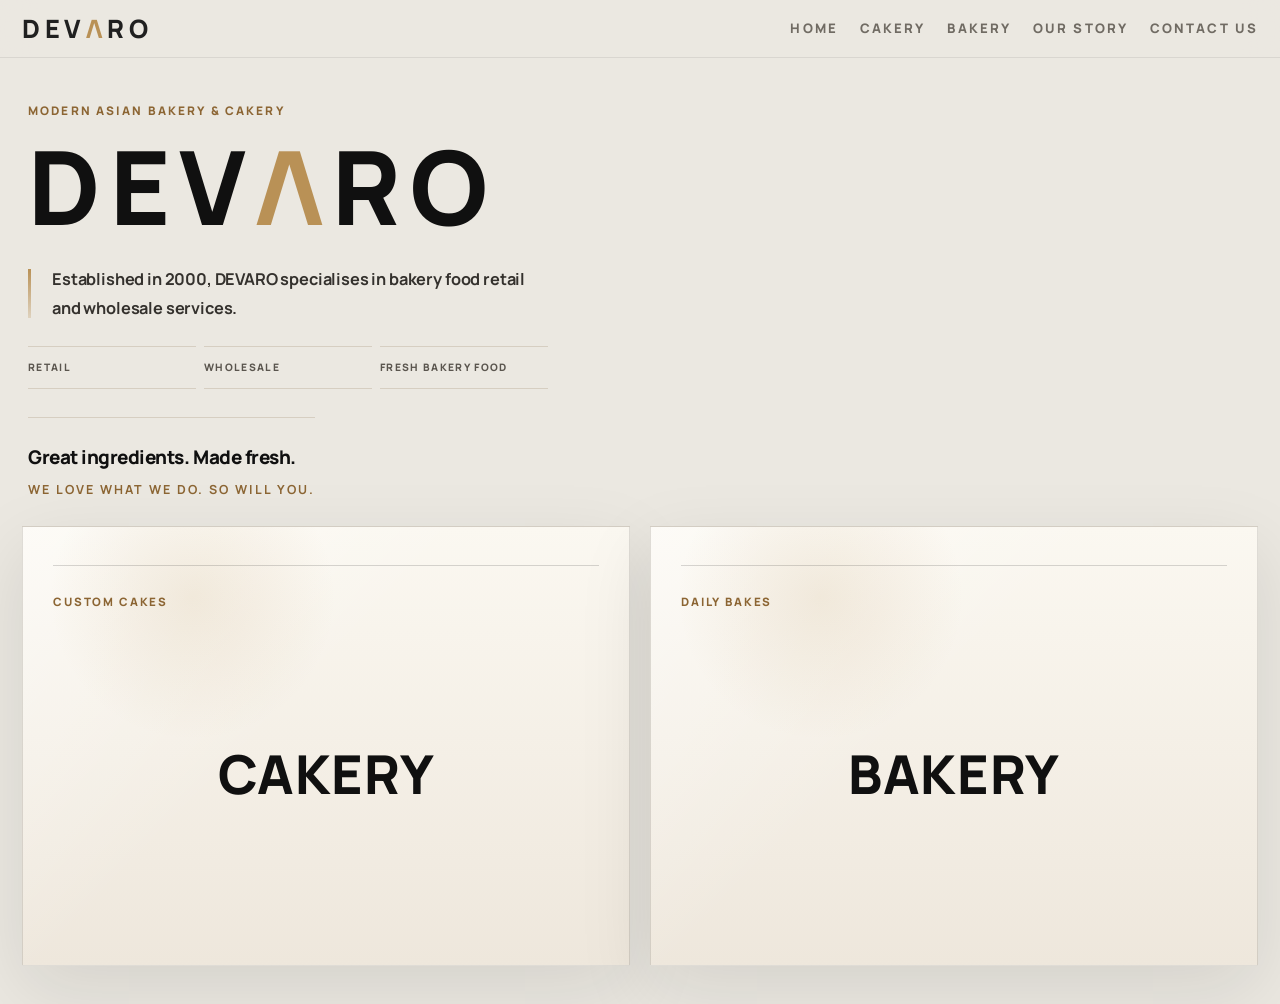
==== commit fca64b41: "Remove numbering from homepage collection cards" ====
--- a/index.html
+++ b/index.html
@@ -51,12 +51,12 @@
 
         <div class="landing-grid">
           <a class="landing-card" href="cakery.html" aria-label="Go to Cakery">
-            <span class="landing-card-label">01 · Custom cakes</span>
+            <span class="landing-card-label">Custom cakes</span>
             <span class="landing-card-title">CAKERY</span>
           </a>
 
           <a class="landing-card" href="bakery.html" aria-label="Go to Bakery">
-            <span class="landing-card-label">02 · Daily bakes</span>
+            <span class="landing-card-label">Daily bakes</span>
             <span class="landing-card-title">BAKERY</span>
           </a>
         </div>
--- a/assets/styles.css
+++ b/assets/styles.css
@@ -1,19 +1,110 @@
 :root{
-  --bg:#eeebe5;
-  --surface:#f7f4ee;
-  --panel:#f8f5f0;
-  --ink:#111111;
-  --charcoal:#191919;
-  --muted:#6f6a63;
-  --line:#d8d1c7;
-  --gold:#b88c52;
-  --gold-dark:#8a6234;
-  --shadow:0 26px 80px rgba(17,17,17,.09);
+  --bg:#ebe8e1;
+  --surface:#f7f3ec;
+  --panel:#f4efe6;
+  --ink:#101010;
+  --charcoal:#202020;
+  --muted:#706b63;
+  --line:#d6cec1;
+  --gold:#b99156;
+  --gold-dark:#8c6533;
+  --shadow:0 24px 70px rgba(17,17,17,.10);
 }
 *{box-sizing:border-box}
 html{scroll-behavior:smooth}
-body{margin:0;font-family:"Inter",ui-sans-serif,system-ui,-apple-system,"Segoe UI",Arial,sans-serif;background:var(--bg);color:var(--ink);line-height:1.6}
-a{color:inherit}.site-header{position:sticky;top:0;z-index:30;background:rgba(238,235,229,.92);backdrop-filter:blur(16px);border-bottom:1px solid rgba(17,17,17,.08)}.nav{max-width:1380px;margin:auto;padding:18px 30px;display:flex;align-items:center;justify-content:space-between;gap:18px}.brand{text-decoration:none;display:inline-flex;align-items:center}.brand-wordmark{font-size:1.48rem;font-weight:800;letter-spacing:.30em;color:var(--charcoal);line-height:1}.brand-a{color:var(--gold)}.nav-links{display:flex;gap:24px;align-items:center}.nav-links a{text-decoration:none;font-size:.77rem;text-transform:uppercase;letter-spacing:.18em;font-weight:800;color:var(--muted)}.nav-links a:hover{color:var(--ink)}.nav-toggle{display:none;border:1px solid rgba(17,17,17,.12);background:transparent;color:var(--ink);border-radius:999px;padding:9px 14px}.eyebrow{text-transform:uppercase;letter-spacing:.18em;font-size:.75rem;font-weight:800;color:var(--gold)}
-.home-page{overflow:hidden}.landing-main{min-height:calc(100vh - 79px)}.landing-shell{max-width:1380px;height:calc(100vh - 79px);margin:auto;padding:58px 30px 42px;display:grid;grid-template-columns:.72fr 1.28fr;gap:58px;align-items:stretch}.landing-intro{display:flex;flex-direction:column;justify-content:center;align-items:flex-start;min-width:0}.brand-lockup{margin:0 0 34px;font-size:clamp(4.4rem,9vw,8.2rem);line-height:.84;font-weight:900;letter-spacing:.12em;color:var(--charcoal);white-space:nowrap}.intro-copy{max-width:450px;color:var(--muted);font-size:1.03rem;font-weight:650;line-height:1.72}.intro-copy p{margin:0 0 7px}.intro-line{color:var(--ink);font-weight:800}.intro-slogan{margin-top:20px!important;color:var(--ink);font-size:1.15rem;font-weight:850}.intro-slogan:after{content:"";display:block;width:128px;height:2px;background:var(--gold);margin-top:26px}.landing-grid{display:grid;grid-template-columns:1fr 1fr;gap:22px;min-width:0}.landing-card{position:relative;overflow:hidden;border:1px solid rgba(17,17,17,.13);background:linear-gradient(180deg,#fbfaf7,#eee8de);box-shadow:var(--shadow);padding:34px;display:flex;flex-direction:column;justify-content:space-between;text-decoration:none;transition:transform .35s ease,box-shadow .35s ease,border-color .35s ease}.landing-card::before{content:"";position:absolute;inset:0;background:radial-gradient(circle at 18% 18%,rgba(184,140,82,.13),transparent 24%),radial-gradient(circle at 88% 86%,rgba(17,17,17,.045),transparent 28%);pointer-events:none}.landing-card::after{content:"";position:absolute;left:34px;right:34px;top:38px;height:1px;background:rgba(17,17,17,.18)}.landing-card:hover{transform:translateY(-4px);box-shadow:0 32px 90px rgba(17,17,17,.13);border-color:rgba(17,17,17,.22)}.landing-card-label{position:relative;z-index:1;margin-top:70px;font-size:.75rem;letter-spacing:.22em;text-transform:uppercase;color:var(--gold-dark);font-weight:850}.landing-card-title{position:relative;z-index:1;align-self:flex-start;margin:auto 0 34px;font-size:clamp(4.2rem,6.1vw,7.1rem);line-height:.84;letter-spacing:.035em;font-weight:900;white-space:nowrap;color:var(--ink)}
-.page-main{padding-bottom:82px}.page-hero,.story-intro,.contact-hero{max-width:1180px;margin:auto;padding:74px 22px 28px}.page-hero h1,.story-intro h1,.contact-hero h1{margin:8px 0 16px;font-size:clamp(2.8rem,6vw,5.8rem);line-height:.9;letter-spacing:-.04em;font-weight:850}.page-hero p,.story-intro p,.contact-hero p{max-width:760px;color:var(--muted);font-size:1.05rem}.page-actions{display:flex;gap:14px;flex-wrap:wrap;margin-top:24px}.button{border:0;border-radius:999px;padding:13px 20px;font-weight:800;text-decoration:none;display:inline-flex;align-items:center;justify-content:center;cursor:pointer}.primary{background:var(--charcoal);color:#fff}.secondary{background:transparent;color:var(--ink);border:1px solid rgba(17,17,17,.14)}.section{max-width:1180px;margin:auto;padding:18px 22px 78px}.section-heading{max-width:760px;margin-bottom:30px}.section-heading h2{font-size:clamp(2.3rem,5vw,4.5rem);line-height:.95;letter-spacing:-.045em;margin:8px 0 14px;font-weight:850}.section-heading p:not(.eyebrow){color:var(--muted);font-size:1.04rem}.card-grid{display:grid;grid-template-columns:repeat(3,1fr);gap:22px}.product-card{background:#fff;border:1px solid rgba(17,17,17,.08);box-shadow:var(--shadow);display:flex;flex-direction:column;overflow:hidden}.product-image{height:230px;background:linear-gradient(145deg,#f1ece5,#e2dbd0);display:grid;place-items:center;padding:20px;color:var(--gold);font-weight:800;letter-spacing:.06em;text-align:center}.product-image img{width:100%;height:100%;object-fit:cover}.product-body{padding:22px;display:flex;flex-direction:column;gap:10px;flex:1}.tag{align-self:flex-start;border:1px solid rgba(17,17,17,.12);border-radius:999px;padding:4px 10px;font-size:.76rem;font-weight:800;color:var(--gold)}.product-body h3{margin:0;font-size:1.28rem;line-height:1.15}.product-body p{margin:0;color:var(--muted)}.form-panel{margin-top:34px;background:#1a1a1a;color:#f7f3ec;border:1px solid rgba(0,0,0,.1);box-shadow:0 26px 80px rgba(0,0,0,.18);padding:30px;display:grid;grid-template-columns:.8fr 1.2fr;gap:28px}.form-panel h3{margin:8px 0 16px;font-size:clamp(1.9rem,4vw,3.2rem);line-height:.95;font-weight:850}.notice{background:rgba(255,255,255,.06);border-left:4px solid var(--gold);padding:16px;font-weight:700;color:#f7f3ec}.enquiry-form{display:grid;grid-template-columns:repeat(2,1fr);gap:16px}.enquiry-form label{display:flex;flex-direction:column;gap:6px;font-weight:800;color:#f7f3ec;font-size:.92rem}.enquiry-form input,.enquiry-form select,.enquiry-form textarea{width:100%;border:1px solid rgba(255,255,255,.14);padding:12px 13px;font:inherit;background:#111;color:#f7f3ec;outline:none}.enquiry-form input:focus,.enquiry-form select:focus,.enquiry-form textarea:focus{border-color:var(--gold);box-shadow:0 0 0 3px rgba(186,146,88,.16)}.full,.form-status,.enquiry-form button{grid-column:1/-1}.form-status{display:none;margin:0;padding:13px 15px;font-weight:800}.form-status.success,.form-status.error{display:block}.form-status.success{background:#eef8ed;color:#315c2f;border:1px solid #cfe6cc}.form-status.error{background:#fff0f0;color:#8a2f2f;border:1px solid #f0c8c8}.enquiry-form button:disabled{opacity:.7;cursor:not-allowed}.story-grid,.contact-cards{display:grid;grid-template-columns:repeat(3,1fr);gap:20px}.story-card,.contact-card{background:#fff;border:1px solid rgba(17,17,17,.08);box-shadow:var(--shadow);padding:24px}.story-card h3,.contact-card strong{display:block;margin:0 0 10px}.story-card p,.contact-card span,.contact-card p{margin:0;color:var(--muted)}.contact-cards{grid-template-columns:1fr 1fr}.contact-card{text-decoration:none}.footer{text-align:center;padding:28px;background:#161616;color:#d8d2c8}
-@media (max-width:1180px){.landing-shell{grid-template-columns:.8fr 1.2fr;gap:34px}.landing-card-title{font-size:clamp(3.6rem,5.4vw,5.8rem)}}@media (max-width:980px){.home-page{overflow:auto}.landing-shell{height:auto;min-height:calc(100vh - 79px);grid-template-columns:1fr}.brand-lockup{white-space:normal}.landing-grid{grid-template-columns:1fr}.landing-card{min-height:320px}.card-grid{grid-template-columns:1fr 1fr}.form-panel,.story-grid,.contact-cards{grid-template-columns:1fr}}@media (max-width:760px){.nav{align-items:flex-start;padding-inline:18px}.nav-toggle{display:block}.nav-links{display:none;position:absolute;left:18px;right:18px;top:74px;background:var(--surface);border:1px solid rgba(17,17,17,.12);padding:16px;box-shadow:var(--shadow);flex-direction:column;align-items:flex-start}.nav-links.open{display:flex}.landing-shell,.page-hero,.story-intro,.contact-hero,.section{padding-left:18px;padding-right:18px}.brand-lockup{font-size:3.3rem;letter-spacing:.1em}.landing-card-title{font-size:3.5rem}.card-grid,.enquiry-form{grid-template-columns:1fr}.form-panel{padding:22px}}+body{margin:0;font-family:"Manrope",ui-sans-serif,system-ui,-apple-system,"Segoe UI",Arial,sans-serif;background:var(--bg);color:var(--ink);line-height:1.6}
+a{color:inherit}
+.site-header{position:sticky;top:0;z-index:30;background:rgba(235,232,225,.92);backdrop-filter:blur(16px);border-bottom:1px solid rgba(17,17,17,.08)}
+.nav{max-width:1520px;margin:auto;padding:16px 22px;display:flex;align-items:center;justify-content:space-between;gap:18px}
+.brand{text-decoration:none;display:inline-flex;align-items:center}
+.brand-wordmark{font-size:1.58rem;font-weight:800;letter-spacing:.18em;color:var(--charcoal);line-height:1;white-space:nowrap}
+.brand-a{color:var(--gold)}
+.nav-links{display:flex;gap:22px;align-items:center}
+.nav-links a{text-decoration:none;font-size:.82rem;text-transform:uppercase;letter-spacing:.16em;font-weight:800;color:var(--muted)}
+.nav-links a:hover{color:var(--ink)}
+.nav-toggle{display:none;border:1px solid rgba(17,17,17,.12);background:transparent;color:var(--ink);border-radius:999px;padding:9px 14px}
+.eyebrow{text-transform:uppercase;letter-spacing:.18em;font-size:.74rem;font-weight:800;color:var(--gold-dark)}
+
+.home-page{overflow:hidden}
+.landing-main{min-height:calc(100vh - 77px)}
+.landing-shell{max-width:1520px;height:calc(100vh - 77px);margin:auto;padding:54px 22px 38px;display:grid;grid-template-columns:minmax(560px,.88fr) minmax(720px,1.12fr);gap:26px;align-items:stretch}
+.landing-brand-panel{display:flex;flex-direction:column;justify-content:center;align-items:flex-start;min-width:0;padding-left:6px;padding-right:12px}
+.landing-brand-panel .eyebrow{margin:0 0 20px}
+.brand-lockup{margin:0;font-size:clamp(4.9rem,5.95vw,6.75rem);line-height:.88;font-weight:800;letter-spacing:.09em;color:var(--ink);white-space:nowrap;max-width:100%}
+.brand-statement{margin-top:34px;max-width:520px;position:relative;padding-left:24px}
+.brand-statement:before{content:"";position:absolute;left:0;top:4px;bottom:4px;width:3px;background:linear-gradient(180deg,var(--gold),rgba(185,145,86,.25))}
+.brand-statement p{margin:0;color:#34312d;font-size:1.02rem;line-height:1.75;font-weight:700;letter-spacing:-.01em}
+.brand-proof{display:grid;grid-template-columns:repeat(3,minmax(0,1fr));gap:8px;margin-top:24px;max-width:520px;width:100%}
+.brand-proof span{border-top:1px solid var(--line);border-bottom:1px solid var(--line);padding:12px 0;text-transform:uppercase;letter-spacing:.13em;font-size:.64rem;font-weight:800;color:#5a554e;text-align:left;white-space:nowrap}
+.brand-slogan{margin-top:28px;max-width:520px;padding:24px 0 0;border-top:1px solid var(--line)}
+.brand-slogan p{margin:0;color:var(--ink);font-size:1.18rem;font-weight:800;letter-spacing:-.025em}
+.brand-slogan strong{display:block;margin-top:7px;color:var(--gold-dark);font-size:.78rem;text-transform:uppercase;letter-spacing:.16em;line-height:1.7}
+.landing-grid{display:grid;grid-template-columns:1fr 1fr;gap:20px;min-width:0;min-height:0}
+.landing-card{position:relative;overflow:hidden;border:1px solid rgba(17,17,17,.12);background:linear-gradient(180deg,#fbf8f1,#eee7dc);box-shadow:var(--shadow);padding:30px;display:flex;flex-direction:column;justify-content:space-between;text-decoration:none;transition:transform .35s ease,box-shadow .35s ease,border-color .35s ease;min-width:0}
+.landing-card::before{content:"";position:absolute;inset:0;background:radial-gradient(circle at 28% 16%,rgba(185,145,86,.14),transparent 25%),linear-gradient(135deg,rgba(255,255,255,.42),transparent 44%);pointer-events:none}
+.landing-card::after{content:"";position:absolute;left:30px;right:30px;top:38px;height:1px;background:rgba(17,17,17,.16)}
+.landing-card:hover{transform:translateY(-5px);box-shadow:0 30px 90px rgba(17,17,17,.16);border-color:rgba(185,145,86,.42)}
+.landing-card-label{position:relative;z-index:1;font-size:.72rem;letter-spacing:.16em;text-transform:uppercase;color:var(--gold-dark);font-weight:800;margin-top:36px}
+.landing-card-title{position:relative;z-index:1;align-self:center;margin:auto 0;font-size:clamp(3.35rem,4.15vw,5.05rem);line-height:.92;letter-spacing:.01em;font-weight:800;white-space:nowrap;color:var(--ink);max-width:100%;transform:none}
+
+.page-main{padding-bottom:82px}
+.page-hero,.story-intro,.contact-hero{max-width:1180px;margin:auto;padding:74px 22px 28px}
+.page-hero h1,.story-intro h1,.contact-hero h1{margin:8px 0 16px;font-size:clamp(2.8rem,6vw,5.8rem);line-height:.9;letter-spacing:-.04em;font-weight:800}
+.page-hero p,.story-intro p,.contact-hero p{max-width:760px;color:var(--muted);font-size:1.05rem}
+.page-actions{display:flex;gap:14px;flex-wrap:wrap;margin-top:24px}
+.button{border:0;border-radius:999px;padding:13px 20px;font-weight:800;text-decoration:none;display:inline-flex;align-items:center;justify-content:center;cursor:pointer}
+.primary{background:var(--charcoal);color:#fff}
+.secondary{background:transparent;color:var(--ink);border:1px solid rgba(17,17,17,.14)}
+.section{max-width:1180px;margin:auto;padding:18px 22px 78px}
+.section-heading{max-width:760px;margin-bottom:30px}
+.section-heading h2{font-size:clamp(2.3rem,5vw,4.5rem);line-height:.95;letter-spacing:-.045em;margin:8px 0 14px;font-weight:800}
+.section-heading p:not(.eyebrow){color:var(--muted);font-size:1.04rem}
+.card-grid{display:grid;grid-template-columns:repeat(3,1fr);gap:22px}
+.product-card{background:#fff;border:1px solid rgba(17,17,17,.08);box-shadow:var(--shadow);display:flex;flex-direction:column;overflow:hidden}
+.product-image{height:230px;background:linear-gradient(145deg,#f1ece5,#e2dbd0);display:grid;place-items:center;padding:20px;color:var(--gold);font-weight:800;letter-spacing:.06em;text-align:center}
+.product-image img{width:100%;height:100%;object-fit:cover}
+.product-body{padding:22px;display:flex;flex-direction:column;gap:10px;flex:1}
+.tag{align-self:flex-start;border:1px solid rgba(17,17,17,.12);border-radius:999px;padding:4px 10px;font-size:.76rem;font-weight:800;color:var(--gold)}
+.product-body h3{margin:0;font-size:1.28rem;line-height:1.15}
+.product-body p{margin:0;color:var(--muted)}
+.form-panel{margin-top:34px;background:#1a1a1a;color:#f7f3ec;border:1px solid rgba(0,0,0,.1);box-shadow:0 26px 80px rgba(0,0,0,.18);padding:30px;display:grid;grid-template-columns:.8fr 1.2fr;gap:28px}
+.form-panel h3{margin:8px 0 16px;font-size:clamp(1.9rem,4vw,3.2rem);line-height:.95;font-weight:800}
+.notice{background:rgba(255,255,255,.06);border-left:4px solid var(--gold);padding:16px;font-weight:700;color:#f7f3ec}
+.enquiry-form{display:grid;grid-template-columns:repeat(2,1fr);gap:16px}
+.enquiry-form label{display:flex;flex-direction:column;gap:6px;font-weight:800;color:#f7f3ec;font-size:.92rem}
+.enquiry-form input,.enquiry-form select,.enquiry-form textarea{width:100%;border:1px solid rgba(255,255,255,.14);padding:12px 13px;font:inherit;background:#111;color:#f7f3ec;outline:none}
+.enquiry-form input:focus,.enquiry-form select:focus,.enquiry-form textarea:focus{border-color:var(--gold);box-shadow:0 0 0 3px rgba(186,146,88,.16)}
+.full,.form-status,.enquiry-form button{grid-column:1/-1}
+.form-status{display:none;margin:0;padding:13px 15px;font-weight:800}
+.form-status.success,.form-status.error{display:block}
+.form-status.success{background:#eef8ed;color:#315c2f;border:1px solid #cfe6cc}
+.form-status.error{background:#fff0f0;color:#8a2f2f;border:1px solid #f0c8c8}
+.enquiry-form button:disabled{opacity:.7;cursor:not-allowed}
+.story-grid,.contact-cards{display:grid;grid-template-columns:repeat(3,1fr);gap:20px}
+.story-card,.contact-card{background:#fff;border:1px solid rgba(17,17,17,.08);box-shadow:var(--shadow);padding:24px}
+.story-card h3,.contact-card strong{display:block;margin:0 0 10px}
+.story-card p,.contact-card span,.contact-card p{margin:0;color:var(--muted)}
+.contact-cards{grid-template-columns:1fr 1fr}
+.contact-card{text-decoration:none}
+.footer{text-align:center;padding:28px;background:#161616;color:#d8d2c8}
+
+@media (max-width:1300px){
+  .home-page{overflow:auto}
+  .landing-shell{height:auto;min-height:calc(100vh - 77px);grid-template-columns:1fr;padding-top:44px}
+  .landing-grid{min-height:440px}
+  .brand-lockup{font-size:clamp(4.4rem,12vw,6.4rem)}
+}
+@media (max-width:760px){
+  .nav{align-items:flex-start;padding-inline:18px}
+  .nav-toggle{display:block}
+  .nav-links{display:none;position:absolute;left:18px;right:18px;top:74px;background:var(--surface);border:1px solid rgba(17,17,17,.12);padding:16px;box-shadow:var(--shadow);flex-direction:column;align-items:flex-start}
+  .nav-links.open{display:flex}
+  .landing-shell,.page-hero,.story-intro,.contact-hero,.section{padding-left:18px;padding-right:18px}
+  .landing-grid{grid-template-columns:1fr;min-height:auto}
+  .landing-card{min-height:300px}
+  .landing-card-title{font-size:clamp(3rem,15vw,4.4rem)}
+  .brand-proof{grid-template-columns:1fr}
+  .card-grid,.enquiry-form,.contact-cards,.story-grid{grid-template-columns:1fr}
+  .form-panel{grid-template-columns:1fr;padding:22px}
+  .brand-lockup{font-size:clamp(3.2rem,15vw,4.8rem);letter-spacing:.07em}
+}
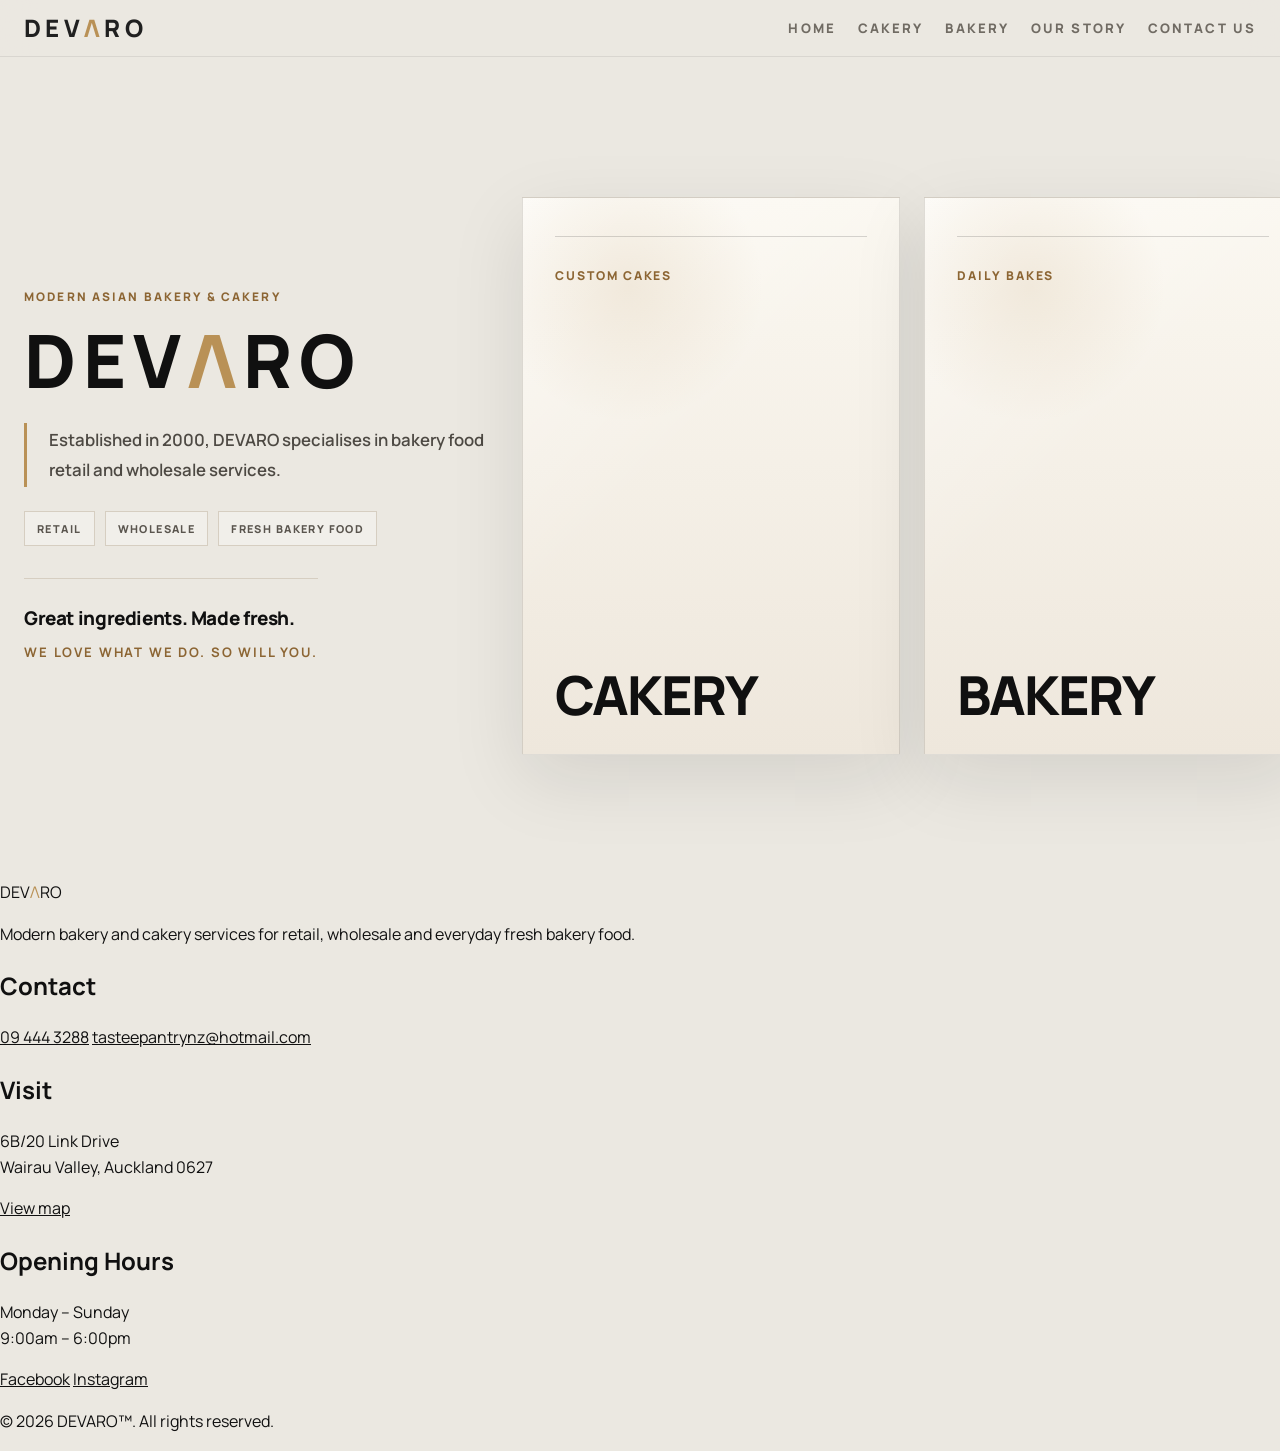
==== commit 03c1bed0: "Add practical contact footer to homepage" ====
--- a/index.html
+++ b/index.html
@@ -62,6 +62,36 @@
         </div>
       </section>
     </main>
+
+    <footer class="site-footer">
+      <div class="footer-inner">
+        <div class="footer-brand">
+          <span class="footer-logo">DEV<span class="brand-a">Λ</span>RO</span>
+          <p>Modern bakery and cakery services for retail, wholesale and everyday fresh bakery food.</p>
+        </div>
+        <div class="footer-column">
+          <h2>Contact</h2>
+          <a href="tel:+6494443288">09 444 3288</a>
+          <a href="mailto:tasteepantrynz@hotmail.com">tasteepantrynz@hotmail.com</a>
+        </div>
+        <div class="footer-column">
+          <h2>Visit</h2>
+          <p>6B/20 Link Drive<br />Wairau Valley, Auckland 0627</p>
+          <a href="https://maps.google.com/?q=6B%2F20%20Link%20Drive%2C%20Wairau%20Valley%2C%20Auckland%200627" target="_blank" rel="noreferrer">View map</a>
+        </div>
+        <div class="footer-column">
+          <h2>Opening Hours</h2>
+          <p>Monday – Sunday<br />9:00am – 6:00pm</p>
+          <div class="social-links" aria-label="Social links">
+            <a href="#" aria-label="Facebook">Facebook</a>
+            <a href="#" aria-label="Instagram">Instagram</a>
+          </div>
+        </div>
+      </div>
+      <div class="footer-bottom">
+        <p>&copy; <span id="year"></span> DEVARO™. All rights reserved.</p>
+      </div>
+    </footer>
     <script src="assets/script.js" defer></script>
   </body>
 </html>
--- a/assets/styles.css
+++ b/assets/styles.css
@@ -13,98 +13,7 @@
 *{box-sizing:border-box}
 html{scroll-behavior:smooth}
 body{margin:0;font-family:"Manrope",ui-sans-serif,system-ui,-apple-system,"Segoe UI",Arial,sans-serif;background:var(--bg);color:var(--ink);line-height:1.6}
-a{color:inherit}
-.site-header{position:sticky;top:0;z-index:30;background:rgba(235,232,225,.92);backdrop-filter:blur(16px);border-bottom:1px solid rgba(17,17,17,.08)}
-.nav{max-width:1520px;margin:auto;padding:16px 22px;display:flex;align-items:center;justify-content:space-between;gap:18px}
-.brand{text-decoration:none;display:inline-flex;align-items:center}
-.brand-wordmark{font-size:1.58rem;font-weight:800;letter-spacing:.18em;color:var(--charcoal);line-height:1;white-space:nowrap}
-.brand-a{color:var(--gold)}
-.nav-links{display:flex;gap:22px;align-items:center}
-.nav-links a{text-decoration:none;font-size:.82rem;text-transform:uppercase;letter-spacing:.16em;font-weight:800;color:var(--muted)}
-.nav-links a:hover{color:var(--ink)}
-.nav-toggle{display:none;border:1px solid rgba(17,17,17,.12);background:transparent;color:var(--ink);border-radius:999px;padding:9px 14px}
-.eyebrow{text-transform:uppercase;letter-spacing:.18em;font-size:.74rem;font-weight:800;color:var(--gold-dark)}
-
-.home-page{overflow:hidden}
-.landing-main{min-height:calc(100vh - 77px)}
-.landing-shell{max-width:1520px;height:calc(100vh - 77px);margin:auto;padding:54px 22px 38px;display:grid;grid-template-columns:minmax(560px,.88fr) minmax(720px,1.12fr);gap:26px;align-items:stretch}
-.landing-brand-panel{display:flex;flex-direction:column;justify-content:center;align-items:flex-start;min-width:0;padding-left:6px;padding-right:12px}
-.landing-brand-panel .eyebrow{margin:0 0 20px}
-.brand-lockup{margin:0;font-size:clamp(4.9rem,5.95vw,6.75rem);line-height:.88;font-weight:800;letter-spacing:.09em;color:var(--ink);white-space:nowrap;max-width:100%}
-.brand-statement{margin-top:34px;max-width:520px;position:relative;padding-left:24px}
-.brand-statement:before{content:"";position:absolute;left:0;top:4px;bottom:4px;width:3px;background:linear-gradient(180deg,var(--gold),rgba(185,145,86,.25))}
-.brand-statement p{margin:0;color:#34312d;font-size:1.02rem;line-height:1.75;font-weight:700;letter-spacing:-.01em}
-.brand-proof{display:grid;grid-template-columns:repeat(3,minmax(0,1fr));gap:8px;margin-top:24px;max-width:520px;width:100%}
-.brand-proof span{border-top:1px solid var(--line);border-bottom:1px solid var(--line);padding:12px 0;text-transform:uppercase;letter-spacing:.13em;font-size:.64rem;font-weight:800;color:#5a554e;text-align:left;white-space:nowrap}
-.brand-slogan{margin-top:28px;max-width:520px;padding:24px 0 0;border-top:1px solid var(--line)}
-.brand-slogan p{margin:0;color:var(--ink);font-size:1.18rem;font-weight:800;letter-spacing:-.025em}
-.brand-slogan strong{display:block;margin-top:7px;color:var(--gold-dark);font-size:.78rem;text-transform:uppercase;letter-spacing:.16em;line-height:1.7}
-.landing-grid{display:grid;grid-template-columns:1fr 1fr;gap:20px;min-width:0;min-height:0}
-.landing-card{position:relative;overflow:hidden;border:1px solid rgba(17,17,17,.12);background:linear-gradient(180deg,#fbf8f1,#eee7dc);box-shadow:var(--shadow);padding:30px;display:flex;flex-direction:column;justify-content:space-between;text-decoration:none;transition:transform .35s ease,box-shadow .35s ease,border-color .35s ease;min-width:0}
-.landing-card::before{content:"";position:absolute;inset:0;background:radial-gradient(circle at 28% 16%,rgba(185,145,86,.14),transparent 25%),linear-gradient(135deg,rgba(255,255,255,.42),transparent 44%);pointer-events:none}
-.landing-card::after{content:"";position:absolute;left:30px;right:30px;top:38px;height:1px;background:rgba(17,17,17,.16)}
-.landing-card:hover{transform:translateY(-5px);box-shadow:0 30px 90px rgba(17,17,17,.16);border-color:rgba(185,145,86,.42)}
-.landing-card-label{position:relative;z-index:1;font-size:.72rem;letter-spacing:.16em;text-transform:uppercase;color:var(--gold-dark);font-weight:800;margin-top:36px}
-.landing-card-title{position:relative;z-index:1;align-self:center;margin:auto 0;font-size:clamp(3.35rem,4.15vw,5.05rem);line-height:.92;letter-spacing:.01em;font-weight:800;white-space:nowrap;color:var(--ink);max-width:100%;transform:none}
-
-.page-main{padding-bottom:82px}
-.page-hero,.story-intro,.contact-hero{max-width:1180px;margin:auto;padding:74px 22px 28px}
-.page-hero h1,.story-intro h1,.contact-hero h1{margin:8px 0 16px;font-size:clamp(2.8rem,6vw,5.8rem);line-height:.9;letter-spacing:-.04em;font-weight:800}
-.page-hero p,.story-intro p,.contact-hero p{max-width:760px;color:var(--muted);font-size:1.05rem}
-.page-actions{display:flex;gap:14px;flex-wrap:wrap;margin-top:24px}
-.button{border:0;border-radius:999px;padding:13px 20px;font-weight:800;text-decoration:none;display:inline-flex;align-items:center;justify-content:center;cursor:pointer}
-.primary{background:var(--charcoal);color:#fff}
-.secondary{background:transparent;color:var(--ink);border:1px solid rgba(17,17,17,.14)}
-.section{max-width:1180px;margin:auto;padding:18px 22px 78px}
-.section-heading{max-width:760px;margin-bottom:30px}
-.section-heading h2{font-size:clamp(2.3rem,5vw,4.5rem);line-height:.95;letter-spacing:-.045em;margin:8px 0 14px;font-weight:800}
-.section-heading p:not(.eyebrow){color:var(--muted);font-size:1.04rem}
-.card-grid{display:grid;grid-template-columns:repeat(3,1fr);gap:22px}
-.product-card{background:#fff;border:1px solid rgba(17,17,17,.08);box-shadow:var(--shadow);display:flex;flex-direction:column;overflow:hidden}
-.product-image{height:230px;background:linear-gradient(145deg,#f1ece5,#e2dbd0);display:grid;place-items:center;padding:20px;color:var(--gold);font-weight:800;letter-spacing:.06em;text-align:center}
-.product-image img{width:100%;height:100%;object-fit:cover}
-.product-body{padding:22px;display:flex;flex-direction:column;gap:10px;flex:1}
-.tag{align-self:flex-start;border:1px solid rgba(17,17,17,.12);border-radius:999px;padding:4px 10px;font-size:.76rem;font-weight:800;color:var(--gold)}
-.product-body h3{margin:0;font-size:1.28rem;line-height:1.15}
-.product-body p{margin:0;color:var(--muted)}
-.form-panel{margin-top:34px;background:#1a1a1a;color:#f7f3ec;border:1px solid rgba(0,0,0,.1);box-shadow:0 26px 80px rgba(0,0,0,.18);padding:30px;display:grid;grid-template-columns:.8fr 1.2fr;gap:28px}
-.form-panel h3{margin:8px 0 16px;font-size:clamp(1.9rem,4vw,3.2rem);line-height:.95;font-weight:800}
-.notice{background:rgba(255,255,255,.06);border-left:4px solid var(--gold);padding:16px;font-weight:700;color:#f7f3ec}
-.enquiry-form{display:grid;grid-template-columns:repeat(2,1fr);gap:16px}
-.enquiry-form label{display:flex;flex-direction:column;gap:6px;font-weight:800;color:#f7f3ec;font-size:.92rem}
-.enquiry-form input,.enquiry-form select,.enquiry-form textarea{width:100%;border:1px solid rgba(255,255,255,.14);padding:12px 13px;font:inherit;background:#111;color:#f7f3ec;outline:none}
-.enquiry-form input:focus,.enquiry-form select:focus,.enquiry-form textarea:focus{border-color:var(--gold);box-shadow:0 0 0 3px rgba(186,146,88,.16)}
-.full,.form-status,.enquiry-form button{grid-column:1/-1}
-.form-status{display:none;margin:0;padding:13px 15px;font-weight:800}
-.form-status.success,.form-status.error{display:block}
-.form-status.success{background:#eef8ed;color:#315c2f;border:1px solid #cfe6cc}
-.form-status.error{background:#fff0f0;color:#8a2f2f;border:1px solid #f0c8c8}
-.enquiry-form button:disabled{opacity:.7;cursor:not-allowed}
-.story-grid,.contact-cards{display:grid;grid-template-columns:repeat(3,1fr);gap:20px}
-.story-card,.contact-card{background:#fff;border:1px solid rgba(17,17,17,.08);box-shadow:var(--shadow);padding:24px}
-.story-card h3,.contact-card strong{display:block;margin:0 0 10px}
-.story-card p,.contact-card span,.contact-card p{margin:0;color:var(--muted)}
-.contact-cards{grid-template-columns:1fr 1fr}
-.contact-card{text-decoration:none}
-.footer{text-align:center;padding:28px;background:#161616;color:#d8d2c8}
-
-@media (max-width:1300px){
-  .home-page{overflow:auto}
-  .landing-shell{height:auto;min-height:calc(100vh - 77px);grid-template-columns:1fr;padding-top:44px}
-  .landing-grid{min-height:440px}
-  .brand-lockup{font-size:clamp(4.4rem,12vw,6.4rem)}
-}
-@media (max-width:760px){
-  .nav{align-items:flex-start;padding-inline:18px}
-  .nav-toggle{display:block}
-  .nav-links{display:none;position:absolute;left:18px;right:18px;top:74px;background:var(--surface);border:1px solid rgba(17,17,17,.12);padding:16px;box-shadow:var(--shadow);flex-direction:column;align-items:flex-start}
-  .nav-links.open{display:flex}
-  .landing-shell,.page-hero,.story-intro,.contact-hero,.section{padding-left:18px;padding-right:18px}
-  .landing-grid{grid-template-columns:1fr;min-height:auto}
-  .landing-card{min-height:300px}
-  .landing-card-title{font-size:clamp(3rem,15vw,4.4rem)}
-  .brand-proof{grid-template-columns:1fr}
-  .card-grid,.enquiry-form,.contact-cards,.story-grid{grid-template-columns:1fr}
-  .form-panel{grid-template-columns:1fr;padding:22px}
-  .brand-lockup{font-size:clamp(3.2rem,15vw,4.8rem);letter-spacing:.07em}
-}+a{color:inherit}.site-header{position:sticky;top:0;z-index:30;background:rgba(235,232,225,.92);backdrop-filter:blur(16px);border-bottom:1px solid rgba(17,17,17,.08)}.nav{max-width:1560px;margin:auto;padding:16px 24px;display:flex;align-items:center;justify-content:space-between;gap:18px}.brand{text-decoration:none;display:inline-flex;align-items:center}.brand-wordmark{font-size:1.5rem;font-weight:800;letter-spacing:.18em;color:var(--charcoal);line-height:1;white-space:nowrap}.brand-a{color:var(--gold)}.nav-links{display:flex;gap:22px;align-items:center}.nav-links a{text-decoration:none;font-size:.82rem;text-transform:uppercase;letter-spacing:.16em;font-weight:800;color:var(--muted)}.nav-links a:hover{color:var(--ink)}.nav-toggle{display:none;border:1px solid rgba(17,17,17,.12);background:transparent;color:var(--ink);border-radius:999px;padding:9px 14px}.eyebrow{text-transform:uppercase;letter-spacing:.18em;font-size:.74rem;font-weight:800;color:var(--gold-dark)}
+.home-page{overflow:hidden}.landing-main{min-height:calc(100vh - 77px)}.landing-shell{max-width:1560px;height:calc(100vh - 77px);margin:auto;padding:48px 24px 34px;display:grid;grid-template-columns:minmax(470px,.9fr) minmax(780px,1.4fr);gap:28px;align-items:center}.landing-brand-panel{display:flex;flex-direction:column;justify-content:center;align-items:flex-start;min-width:0}.landing-brand-panel .eyebrow{margin:0 0 20px}.brand-lockup{margin:0;font-size:clamp(4.6rem,5.7vw,6.6rem);line-height:.9;font-weight:800;letter-spacing:.095em;color:var(--ink);white-space:nowrap;max-width:100%}.brand-statement{margin-top:30px;max-width:520px;border-left:3px solid var(--gold);padding:2px 0 2px 22px}.brand-statement p{margin:0;color:#4d4943;font-size:1.05rem;line-height:1.78;font-weight:600}.brand-proof{display:flex;flex-wrap:wrap;gap:10px;margin-top:24px}.brand-proof span{border:1px solid var(--line);background:rgba(255,255,255,.28);padding:8px 12px;text-transform:uppercase;letter-spacing:.13em;font-size:.68rem;font-weight:800;color:#5a554e}.brand-slogan{margin-top:32px;padding-top:24px;border-top:1px solid var(--line);max-width:480px}.brand-slogan p{margin:0 0 8px;color:var(--ink);font-size:1.18rem;font-weight:800;letter-spacing:-.02em}.brand-slogan strong{display:block;color:var(--gold-dark);font-size:.82rem;text-transform:uppercase;letter-spacing:.14em;line-height:1.7}.landing-grid{display:grid;grid-template-columns:1fr 1fr;gap:24px;min-width:0;width:100%;align-items:center}.landing-card{position:relative;overflow:hidden;border:1px solid rgba(17,17,17,.12);background:linear-gradient(180deg,#fbf8f1,#eee7dc);box-shadow:var(--shadow);height:min(62vh,560px);min-height:430px;padding:32px;display:flex;flex-direction:column;justify-content:space-between;text-decoration:none;transition:transform .35s ease,box-shadow .35s ease,border-color .35s ease;min-width:0}.landing-card::before{content:"";position:absolute;inset:0;background:radial-gradient(circle at 28% 16%,rgba(185,145,86,.14),transparent 25%),linear-gradient(135deg,rgba(255,255,255,.42),transparent 44%);pointer-events:none}.landing-card::after{content:"";position:absolute;left:32px;right:32px;top:38px;height:1px;background:rgba(17,17,17,.16)}.landing-card:hover{transform:translateY(-5px);box-shadow:0 30px 90px rgba(17,17,17,.16);border-color:rgba(185,145,86,.42)}.landing-card-label{position:relative;z-index:1;font-size:.76rem;letter-spacing:.16em;text-transform:uppercase;color:var(--gold-dark);font-weight:800;margin-top:36px}.landing-card-title{position:relative;z-index:1;display:block;align-self:flex-start;margin:auto 0 0;font-size:clamp(3rem,4.2vw,5rem);line-height:1;letter-spacing:-.035em;font-weight:800;white-space:nowrap;color:var(--ink);max-width:100%;transform:none}
+.page-main{padding-bottom:82px}.page-hero,.story-intro,.contact-hero{max-width:1180px;margin:auto;padding:74px 22px 28px}.page-hero h1,.story-intro h1,.contact-hero h1{margin:8px 0 16px;font-size:clamp(2.8rem,6vw,5.8rem);line-height:.9;letter-spacing:-.04em;font-weight:800}.page-hero p,.story-intro p,.contact-hero p{max-width:760px;color:var(--muted);font-size:1.05rem}.page-actions{display:flex;gap:14px;flex-wrap:wrap;margin-top:24px}.button{border:0;border-radius:999px;padding:13px 20px;font-weight:800;text-decoration:none;display:inline-flex;align-items:center;justify-content:center;cursor:pointer}.primary{background:var(--charcoal);color:#fff}.secondary{background:transparent;color:var(--ink);border:1px solid rgba(17,17,17,.14)}.section{max-width:1180px;margin:auto;padding:18px 22px 78px}.section-heading{max-width:760px;margin-bottom:30px}.section-heading h2{font-size:clamp(2.3rem,5vw,4.5rem);line-height:.95;letter-spacing:-.045em;margin:8px 0 14px;font-weight:800}.section-heading p:not(.eyebrow){color:var(--muted);font-size:1.04rem}.card-grid{display:grid;grid-template-columns:repeat(3,1fr);gap:22px}.product-card{background:#fff;border:1px solid rgba(17,17,17,.08);box-shadow:var(--shadow);display:flex;flex-direction:column;overflow:hidden}.product-image{height:230px;background:linear-gradient(145deg,#f1ece5,#e2dbd0);display:grid;place-items:center;padding:20px;color:var(--gold);font-weight:800;letter-spacing:.06em;text-align:center}.product-image img{width:100%;height:100%;object-fit:cover}.product-body{padding:22px;display:flex;flex-direction:column;gap:10px;flex:1}.tag{align-self:flex-start;border:1px solid rgba(17,17,17,.12);border-radius:999px;padding:4px 10px;font-size:.76rem;font-weight:800;color:var(--gold)}.product-body h3{margin:0;font-size:1.28rem;line-height:1.15}.product-body p{margin:0;color:var(--muted)}.form-panel{margin-top:34px;background:#1a1a1a;color:#f7f3ec;border:1px solid rgba(0,0,0,.1);box-shadow:0 26px 80px rgba(0,0,0,.18);padding:30px;display:grid;grid-template-columns:.8fr 1.2fr;gap:28px}.form-panel h3{margin:8px 0 16px;font-size:clamp(1.9rem,4vw,3.2rem);line-height:.95;font-weight:800}.notice{background:rgba(255,255,255,.06);border-left:4px solid var(--gold);padding:16px;font-weight:700;color:#f7f3ec}.enquiry-form{display:grid;grid-template-columns:repeat(2,1fr);gap:16px}.enquiry-form label{display:flex;flex-direction:column;gap:6px;font-weight:800;color:#f7f3ec;font-size:.92rem}.enquiry-form input,.enquiry-form select,.enquiry-form textarea{width:100%;border:1px solid rgba(255,255,255,.14);padding:12px 13px;font:inherit;background:#111;color:#f7f3ec;outline:none}.enquiry-form input:focus,.enquiry-form select:focus,.enquiry-form textarea:focus{border-color:var(--gold);box-shadow:0 0 0 3px rgba(186,146,88,.16)}.full,.form-status,.enquiry-form button{grid-column:1/-1}.form-status{display:none;margin:0;padding:13px 15px;font-weight:800}.form-status.success,.form-status.error{display:block}.form-status.success{background:#eef8ed;color:#315c2f;border:1px solid #cfe6cc}.form-status.error{background:#fff0f0;color:#8a2f2f;border:1px solid #f0c8c8}.enquiry-form button:disabled{opacity:.7;cursor:not-allowed}.story-grid,.contact-cards{display:grid;grid-template-columns:repeat(3,1fr);gap:20px}.story-card,.contact-card{background:#fff;border:1px solid rgba(17,17,17,.08);box-shadow:var(--shadow);padding:24px}.story-card h3,.contact-card strong{display:block;margin:0 0 10px}.story-card p,.contact-card span,.contact-card p{margin:0;color:var(--muted)}.contact-cards{grid-template-columns:1fr 1fr}.contact-card{text-decoration:none}.footer{text-align:center;padding:28px;background:#161616;color:#d8d2c8}
+@media (max-width:1180px){.home-page{overflow:auto}.landing-shell{height:auto;min-height:calc(100vh - 77px);grid-template-columns:1fr}.landing-grid{min-height:420px}.brand-lockup{font-size:clamp(4.4rem,13vw,6.5rem)}}@media (max-width:760px){.nav{align-items:flex-start;padding-inline:18px}.nav-toggle{display:block}.nav-links{display:none;position:absolute;left:18px;right:18px;top:74px;background:var(--surface);border:1px solid rgba(17,17,17,.12);padding:16px;box-shadow:var(--shadow);flex-direction:column;align-items:flex-start}.nav-links.open{display:flex}.landing-shell,.page-hero,.story-intro,.contact-hero,.section{padding-left:18px;padding-right:18px}.landing-grid{grid-template-columns:1fr;min-height:auto}.landing-card{height:auto;min-height:260px}.landing-card-title{font-size:clamp(2.7rem,14vw,4.2rem)}.card-grid,.enquiry-form,.contact-cards,.story-grid{grid-template-columns:1fr}.form-panel{grid-template-columns:1fr;padding:22px}.brand-lockup{font-size:clamp(3.2rem,16vw,4.8rem)}}
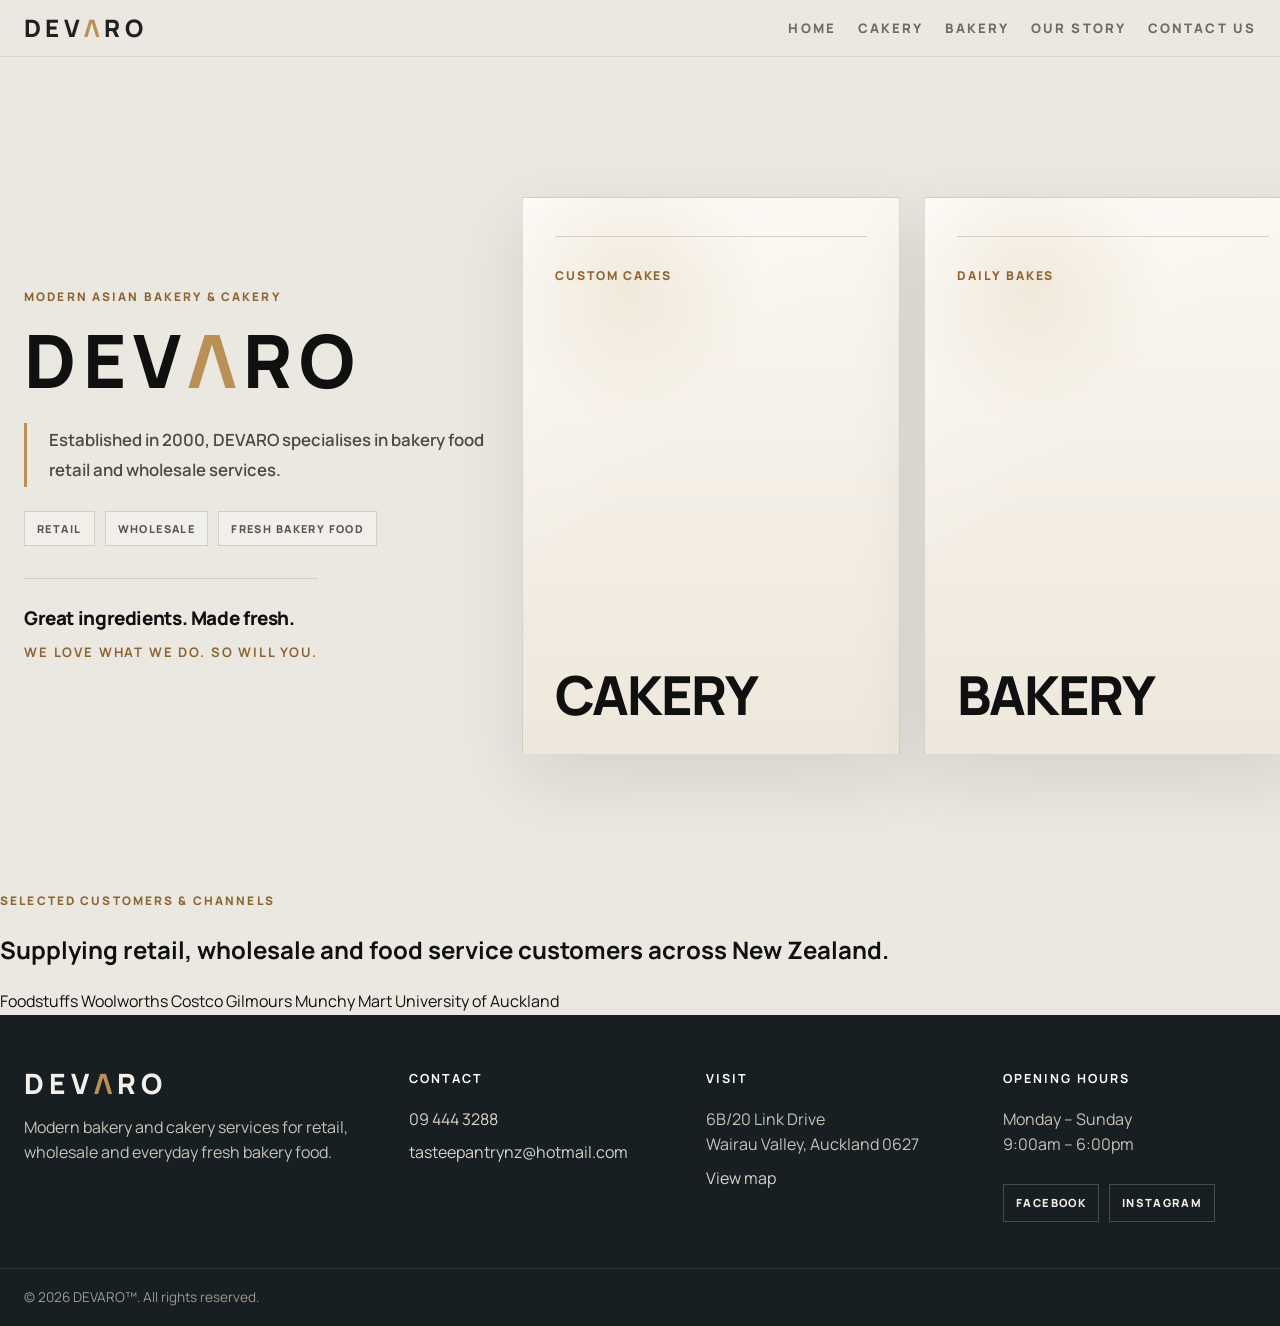
==== commit 152298a0: "Add selected customer logo preview section to homepage" ====
--- a/index.html
+++ b/index.html
@@ -61,6 +61,23 @@
           </a>
         </div>
       </section>
+
+      <section class="customer-strip" aria-label="Selected customers and channels">
+        <div class="customer-strip-inner">
+          <div class="customer-strip-copy">
+            <p class="eyebrow">Selected customers & channels</p>
+            <h2>Supplying retail, wholesale and food service customers across New Zealand.</h2>
+          </div>
+          <div class="customer-logo-grid">
+            <span>Foodstuffs</span>
+            <span>Woolworths</span>
+            <span>Costco</span>
+            <span>Gilmours</span>
+            <span>Munchy Mart</span>
+            <span>University of Auckland</span>
+          </div>
+        </div>
+      </section>
     </main>
 
     <footer class="site-footer">
--- a/assets/styles.css
+++ b/assets/styles.css
@@ -14,6 +14,7 @@
 html{scroll-behavior:smooth}
 body{margin:0;font-family:"Manrope",ui-sans-serif,system-ui,-apple-system,"Segoe UI",Arial,sans-serif;background:var(--bg);color:var(--ink);line-height:1.6}
 a{color:inherit}.site-header{position:sticky;top:0;z-index:30;background:rgba(235,232,225,.92);backdrop-filter:blur(16px);border-bottom:1px solid rgba(17,17,17,.08)}.nav{max-width:1560px;margin:auto;padding:16px 24px;display:flex;align-items:center;justify-content:space-between;gap:18px}.brand{text-decoration:none;display:inline-flex;align-items:center}.brand-wordmark{font-size:1.5rem;font-weight:800;letter-spacing:.18em;color:var(--charcoal);line-height:1;white-space:nowrap}.brand-a{color:var(--gold)}.nav-links{display:flex;gap:22px;align-items:center}.nav-links a{text-decoration:none;font-size:.82rem;text-transform:uppercase;letter-spacing:.16em;font-weight:800;color:var(--muted)}.nav-links a:hover{color:var(--ink)}.nav-toggle{display:none;border:1px solid rgba(17,17,17,.12);background:transparent;color:var(--ink);border-radius:999px;padding:9px 14px}.eyebrow{text-transform:uppercase;letter-spacing:.18em;font-size:.74rem;font-weight:800;color:var(--gold-dark)}
-.home-page{overflow:hidden}.landing-main{min-height:calc(100vh - 77px)}.landing-shell{max-width:1560px;height:calc(100vh - 77px);margin:auto;padding:48px 24px 34px;display:grid;grid-template-columns:minmax(470px,.9fr) minmax(780px,1.4fr);gap:28px;align-items:center}.landing-brand-panel{display:flex;flex-direction:column;justify-content:center;align-items:flex-start;min-width:0}.landing-brand-panel .eyebrow{margin:0 0 20px}.brand-lockup{margin:0;font-size:clamp(4.6rem,5.7vw,6.6rem);line-height:.9;font-weight:800;letter-spacing:.095em;color:var(--ink);white-space:nowrap;max-width:100%}.brand-statement{margin-top:30px;max-width:520px;border-left:3px solid var(--gold);padding:2px 0 2px 22px}.brand-statement p{margin:0;color:#4d4943;font-size:1.05rem;line-height:1.78;font-weight:600}.brand-proof{display:flex;flex-wrap:wrap;gap:10px;margin-top:24px}.brand-proof span{border:1px solid var(--line);background:rgba(255,255,255,.28);padding:8px 12px;text-transform:uppercase;letter-spacing:.13em;font-size:.68rem;font-weight:800;color:#5a554e}.brand-slogan{margin-top:32px;padding-top:24px;border-top:1px solid var(--line);max-width:480px}.brand-slogan p{margin:0 0 8px;color:var(--ink);font-size:1.18rem;font-weight:800;letter-spacing:-.02em}.brand-slogan strong{display:block;color:var(--gold-dark);font-size:.82rem;text-transform:uppercase;letter-spacing:.14em;line-height:1.7}.landing-grid{display:grid;grid-template-columns:1fr 1fr;gap:24px;min-width:0;width:100%;align-items:center}.landing-card{position:relative;overflow:hidden;border:1px solid rgba(17,17,17,.12);background:linear-gradient(180deg,#fbf8f1,#eee7dc);box-shadow:var(--shadow);height:min(62vh,560px);min-height:430px;padding:32px;display:flex;flex-direction:column;justify-content:space-between;text-decoration:none;transition:transform .35s ease,box-shadow .35s ease,border-color .35s ease;min-width:0}.landing-card::before{content:"";position:absolute;inset:0;background:radial-gradient(circle at 28% 16%,rgba(185,145,86,.14),transparent 25%),linear-gradient(135deg,rgba(255,255,255,.42),transparent 44%);pointer-events:none}.landing-card::after{content:"";position:absolute;left:32px;right:32px;top:38px;height:1px;background:rgba(17,17,17,.16)}.landing-card:hover{transform:translateY(-5px);box-shadow:0 30px 90px rgba(17,17,17,.16);border-color:rgba(185,145,86,.42)}.landing-card-label{position:relative;z-index:1;font-size:.76rem;letter-spacing:.16em;text-transform:uppercase;color:var(--gold-dark);font-weight:800;margin-top:36px}.landing-card-title{position:relative;z-index:1;display:block;align-self:flex-start;margin:auto 0 0;font-size:clamp(3rem,4.2vw,5rem);line-height:1;letter-spacing:-.035em;font-weight:800;white-space:nowrap;color:var(--ink);max-width:100%;transform:none}
+.home-page{overflow:auto}.landing-main{min-height:calc(100vh - 77px)}.landing-shell{max-width:1560px;min-height:calc(100vh - 77px);margin:auto;padding:48px 24px 34px;display:grid;grid-template-columns:minmax(470px,.9fr) minmax(780px,1.4fr);gap:28px;align-items:center}.landing-brand-panel{display:flex;flex-direction:column;justify-content:center;align-items:flex-start;min-width:0}.landing-brand-panel .eyebrow{margin:0 0 20px}.brand-lockup{margin:0;font-size:clamp(4.6rem,5.7vw,6.6rem);line-height:.9;font-weight:800;letter-spacing:.095em;color:var(--ink);white-space:nowrap;max-width:100%}.brand-statement{margin-top:30px;max-width:520px;border-left:3px solid var(--gold);padding:2px 0 2px 22px}.brand-statement p{margin:0;color:#4d4943;font-size:1.05rem;line-height:1.78;font-weight:600}.brand-proof{display:flex;flex-wrap:wrap;gap:10px;margin-top:24px}.brand-proof span{border:1px solid var(--line);background:rgba(255,255,255,.28);padding:8px 12px;text-transform:uppercase;letter-spacing:.13em;font-size:.68rem;font-weight:800;color:#5a554e}.brand-slogan{margin-top:32px;padding-top:24px;border-top:1px solid var(--line);max-width:480px}.brand-slogan p{margin:0 0 8px;color:var(--ink);font-size:1.18rem;font-weight:800;letter-spacing:-.02em}.brand-slogan strong{display:block;color:var(--gold-dark);font-size:.82rem;text-transform:uppercase;letter-spacing:.14em;line-height:1.7}.landing-grid{display:grid;grid-template-columns:1fr 1fr;gap:24px;min-width:0;width:100%;align-items:center}.landing-card{position:relative;overflow:hidden;border:1px solid rgba(17,17,17,.12);background:linear-gradient(180deg,#fbf8f1,#eee7dc);box-shadow:var(--shadow);height:min(62vh,560px);min-height:430px;padding:32px;display:flex;flex-direction:column;justify-content:space-between;text-decoration:none;transition:transform .35s ease,box-shadow .35s ease,border-color .35s ease;min-width:0}.landing-card::before{content:"";position:absolute;inset:0;background:radial-gradient(circle at 28% 16%,rgba(185,145,86,.14),transparent 25%),linear-gradient(135deg,rgba(255,255,255,.42),transparent 44%);pointer-events:none}.landing-card::after{content:"";position:absolute;left:32px;right:32px;top:38px;height:1px;background:rgba(17,17,17,.16)}.landing-card:hover{transform:translateY(-5px);box-shadow:0 30px 90px rgba(17,17,17,.16);border-color:rgba(185,145,86,.42)}.landing-card-label{position:relative;z-index:1;font-size:.76rem;letter-spacing:.16em;text-transform:uppercase;color:var(--gold-dark);font-weight:800;margin-top:36px}.landing-card-title{position:relative;z-index:1;display:block;align-self:flex-start;margin:auto 0 0;font-size:clamp(3rem,4.2vw,5rem);line-height:1;letter-spacing:-.035em;font-weight:800;white-space:nowrap;color:var(--ink);max-width:100%;transform:none}
 .page-main{padding-bottom:82px}.page-hero,.story-intro,.contact-hero{max-width:1180px;margin:auto;padding:74px 22px 28px}.page-hero h1,.story-intro h1,.contact-hero h1{margin:8px 0 16px;font-size:clamp(2.8rem,6vw,5.8rem);line-height:.9;letter-spacing:-.04em;font-weight:800}.page-hero p,.story-intro p,.contact-hero p{max-width:760px;color:var(--muted);font-size:1.05rem}.page-actions{display:flex;gap:14px;flex-wrap:wrap;margin-top:24px}.button{border:0;border-radius:999px;padding:13px 20px;font-weight:800;text-decoration:none;display:inline-flex;align-items:center;justify-content:center;cursor:pointer}.primary{background:var(--charcoal);color:#fff}.secondary{background:transparent;color:var(--ink);border:1px solid rgba(17,17,17,.14)}.section{max-width:1180px;margin:auto;padding:18px 22px 78px}.section-heading{max-width:760px;margin-bottom:30px}.section-heading h2{font-size:clamp(2.3rem,5vw,4.5rem);line-height:.95;letter-spacing:-.045em;margin:8px 0 14px;font-weight:800}.section-heading p:not(.eyebrow){color:var(--muted);font-size:1.04rem}.card-grid{display:grid;grid-template-columns:repeat(3,1fr);gap:22px}.product-card{background:#fff;border:1px solid rgba(17,17,17,.08);box-shadow:var(--shadow);display:flex;flex-direction:column;overflow:hidden}.product-image{height:230px;background:linear-gradient(145deg,#f1ece5,#e2dbd0);display:grid;place-items:center;padding:20px;color:var(--gold);font-weight:800;letter-spacing:.06em;text-align:center}.product-image img{width:100%;height:100%;object-fit:cover}.product-body{padding:22px;display:flex;flex-direction:column;gap:10px;flex:1}.tag{align-self:flex-start;border:1px solid rgba(17,17,17,.12);border-radius:999px;padding:4px 10px;font-size:.76rem;font-weight:800;color:var(--gold)}.product-body h3{margin:0;font-size:1.28rem;line-height:1.15}.product-body p{margin:0;color:var(--muted)}.form-panel{margin-top:34px;background:#1a1a1a;color:#f7f3ec;border:1px solid rgba(0,0,0,.1);box-shadow:0 26px 80px rgba(0,0,0,.18);padding:30px;display:grid;grid-template-columns:.8fr 1.2fr;gap:28px}.form-panel h3{margin:8px 0 16px;font-size:clamp(1.9rem,4vw,3.2rem);line-height:.95;font-weight:800}.notice{background:rgba(255,255,255,.06);border-left:4px solid var(--gold);padding:16px;font-weight:700;color:#f7f3ec}.enquiry-form{display:grid;grid-template-columns:repeat(2,1fr);gap:16px}.enquiry-form label{display:flex;flex-direction:column;gap:6px;font-weight:800;color:#f7f3ec;font-size:.92rem}.enquiry-form input,.enquiry-form select,.enquiry-form textarea{width:100%;border:1px solid rgba(255,255,255,.14);padding:12px 13px;font:inherit;background:#111;color:#f7f3ec;outline:none}.enquiry-form input:focus,.enquiry-form select:focus,.enquiry-form textarea:focus{border-color:var(--gold);box-shadow:0 0 0 3px rgba(186,146,88,.16)}.full,.form-status,.enquiry-form button{grid-column:1/-1}.form-status{display:none;margin:0;padding:13px 15px;font-weight:800}.form-status.success,.form-status.error{display:block}.form-status.success{background:#eef8ed;color:#315c2f;border:1px solid #cfe6cc}.form-status.error{background:#fff0f0;color:#8a2f2f;border:1px solid #f0c8c8}.enquiry-form button:disabled{opacity:.7;cursor:not-allowed}.story-grid,.contact-cards{display:grid;grid-template-columns:repeat(3,1fr);gap:20px}.story-card,.contact-card{background:#fff;border:1px solid rgba(17,17,17,.08);box-shadow:var(--shadow);padding:24px}.story-card h3,.contact-card strong{display:block;margin:0 0 10px}.story-card p,.contact-card span,.contact-card p{margin:0;color:var(--muted)}.contact-cards{grid-template-columns:1fr 1fr}.contact-card{text-decoration:none}.footer{text-align:center;padding:28px;background:#161616;color:#d8d2c8}
-@media (max-width:1180px){.home-page{overflow:auto}.landing-shell{height:auto;min-height:calc(100vh - 77px);grid-template-columns:1fr}.landing-grid{min-height:420px}.brand-lockup{font-size:clamp(4.4rem,13vw,6.5rem)}}@media (max-width:760px){.nav{align-items:flex-start;padding-inline:18px}.nav-toggle{display:block}.nav-links{display:none;position:absolute;left:18px;right:18px;top:74px;background:var(--surface);border:1px solid rgba(17,17,17,.12);padding:16px;box-shadow:var(--shadow);flex-direction:column;align-items:flex-start}.nav-links.open{display:flex}.landing-shell,.page-hero,.story-intro,.contact-hero,.section{padding-left:18px;padding-right:18px}.landing-grid{grid-template-columns:1fr;min-height:auto}.landing-card{height:auto;min-height:260px}.landing-card-title{font-size:clamp(2.7rem,14vw,4.2rem)}.card-grid,.enquiry-form,.contact-cards,.story-grid{grid-template-columns:1fr}.form-panel{grid-template-columns:1fr;padding:22px}.brand-lockup{font-size:clamp(3.2rem,16vw,4.8rem)}}+.site-footer{background:#171f22;color:#f3f0ea;margin-top:0}.footer-inner{max-width:1560px;margin:auto;padding:54px 24px 38px;display:grid;grid-template-columns:1.35fr 1fr 1fr 1fr;gap:44px}.footer-logo{display:block;font-size:1.75rem;font-weight:800;letter-spacing:.18em;line-height:1;margin-bottom:18px}.footer-brand p,.footer-column p{margin:0;color:#c8c1b7;max-width:360px}.footer-column h2{margin:0 0 18px;text-transform:uppercase;letter-spacing:.16em;font-size:.78rem;color:#fff}.footer-column a{display:block;text-decoration:none;color:#d8d2c8;margin:8px 0}.footer-column a:hover,.social-links a:hover{color:var(--gold)}.social-links{display:flex;gap:10px;margin-top:18px}.social-links a{border:1px solid rgba(255,255,255,.2);padding:9px 12px;text-transform:uppercase;letter-spacing:.12em;font-size:.7rem;font-weight:800;color:#f3f0ea}.footer-bottom{border-top:1px solid rgba(255,255,255,.1);max-width:1560px;margin:auto;padding:18px 24px;color:#9f988e;font-size:.85rem}.footer-bottom p{margin:0}
+@media (max-width:1180px){.landing-shell{height:auto;min-height:calc(100vh - 77px);grid-template-columns:1fr}.landing-grid{min-height:420px}.brand-lockup{font-size:clamp(4.4rem,13vw,6.5rem)}.footer-inner{grid-template-columns:1fr 1fr}.footer-brand{grid-column:1/-1}}@media (max-width:760px){.nav{align-items:flex-start;padding-inline:18px}.nav-toggle{display:block}.nav-links{display:none;position:absolute;left:18px;right:18px;top:74px;background:var(--surface);border:1px solid rgba(17,17,17,.12);padding:16px;box-shadow:var(--shadow);flex-direction:column;align-items:flex-start}.nav-links.open{display:flex}.landing-shell,.page-hero,.story-intro,.contact-hero,.section{padding-left:18px;padding-right:18px}.landing-grid{grid-template-columns:1fr;min-height:auto}.landing-card{height:auto;min-height:260px}.landing-card-title{font-size:clamp(2.7rem,14vw,4.2rem)}.card-grid,.enquiry-form,.contact-cards,.story-grid{grid-template-columns:1fr}.form-panel{grid-template-columns:1fr;padding:22px}.brand-lockup{font-size:clamp(3.2rem,16vw,4.8rem)}.footer-inner{grid-template-columns:1fr;padding:42px 18px 28px;gap:28px}.footer-bottom{padding-inline:18px}.social-links{flex-wrap:wrap}}
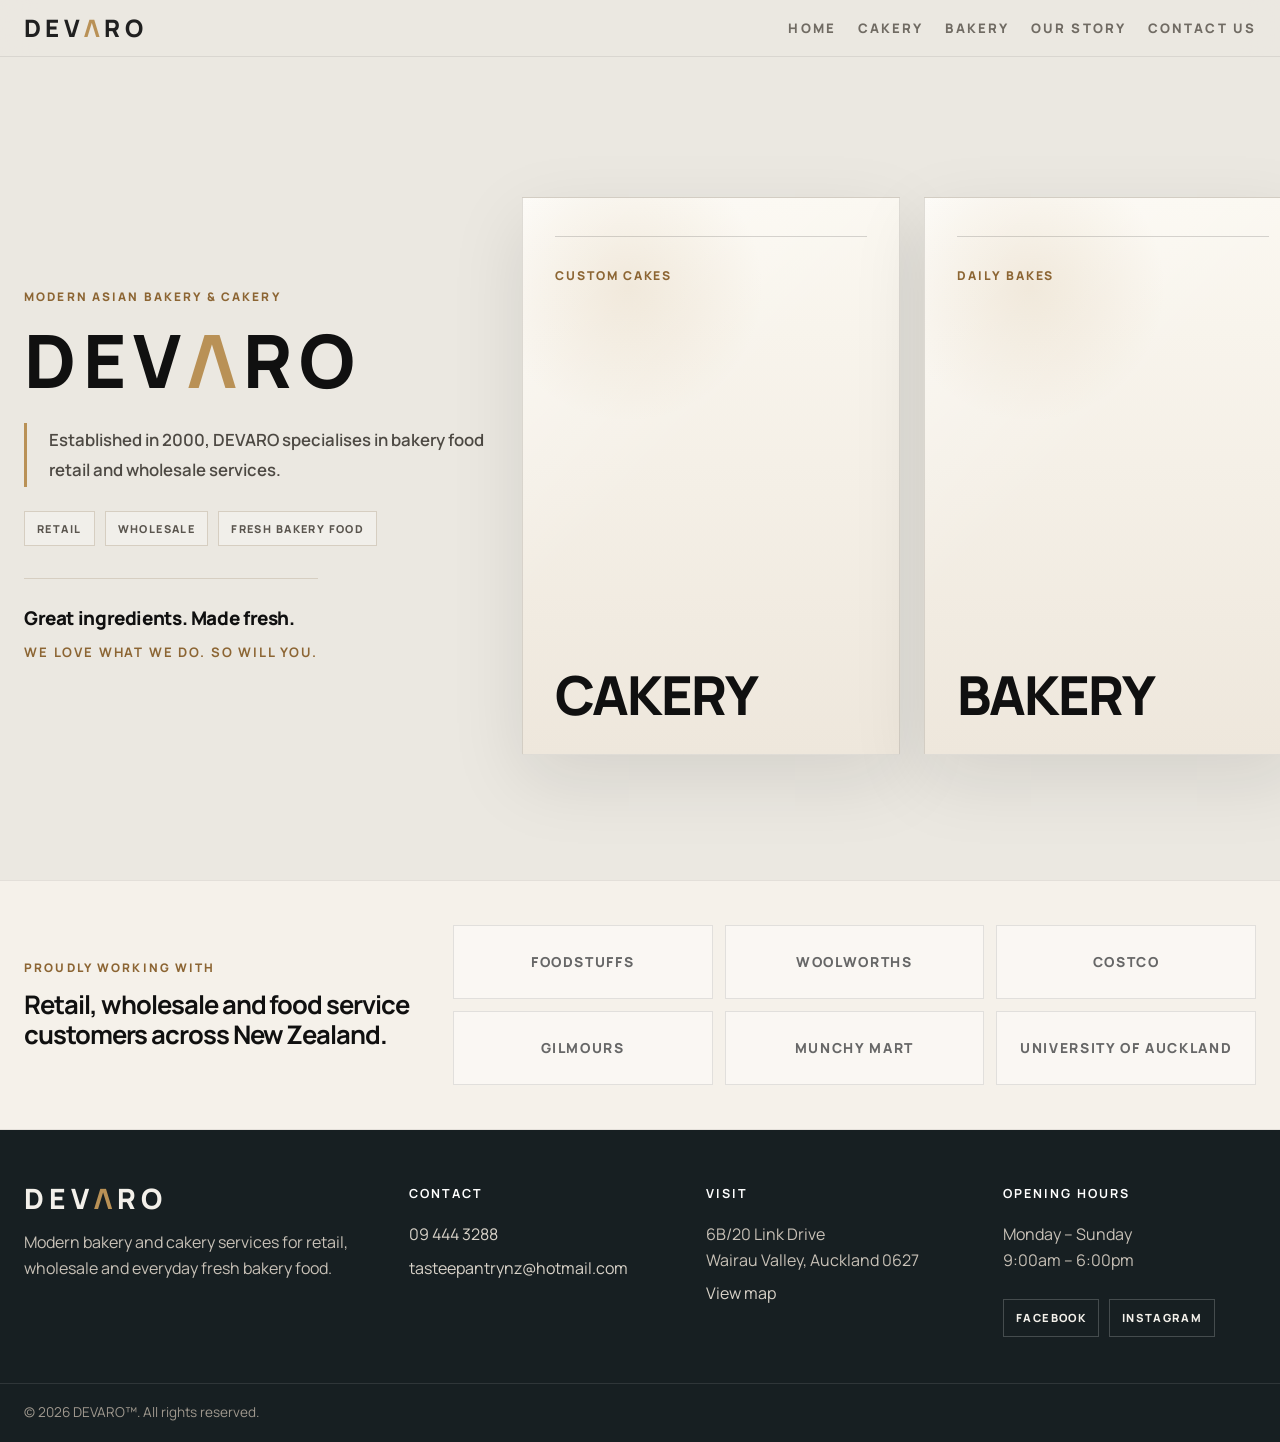
==== commit e5d9ca1f: "Update customer section wording" ====
--- a/index.html
+++ b/index.html
@@ -65,8 +65,8 @@
       <section class="customer-strip" aria-label="Selected customers and channels">
         <div class="customer-strip-inner">
           <div class="customer-strip-copy">
-            <p class="eyebrow">Selected customers & channels</p>
-            <h2>Supplying retail, wholesale and food service customers across New Zealand.</h2>
+            <p class="eyebrow">Proudly working with</p>
+            <h2>Retail, wholesale and food service customers across New Zealand.</h2>
           </div>
           <div class="customer-logo-grid">
             <span>Foodstuffs</span>
--- a/assets/styles.css
+++ b/assets/styles.css
@@ -15,6 +15,7 @@
 body{margin:0;font-family:"Manrope",ui-sans-serif,system-ui,-apple-system,"Segoe UI",Arial,sans-serif;background:var(--bg);color:var(--ink);line-height:1.6}
 a{color:inherit}.site-header{position:sticky;top:0;z-index:30;background:rgba(235,232,225,.92);backdrop-filter:blur(16px);border-bottom:1px solid rgba(17,17,17,.08)}.nav{max-width:1560px;margin:auto;padding:16px 24px;display:flex;align-items:center;justify-content:space-between;gap:18px}.brand{text-decoration:none;display:inline-flex;align-items:center}.brand-wordmark{font-size:1.5rem;font-weight:800;letter-spacing:.18em;color:var(--charcoal);line-height:1;white-space:nowrap}.brand-a{color:var(--gold)}.nav-links{display:flex;gap:22px;align-items:center}.nav-links a{text-decoration:none;font-size:.82rem;text-transform:uppercase;letter-spacing:.16em;font-weight:800;color:var(--muted)}.nav-links a:hover{color:var(--ink)}.nav-toggle{display:none;border:1px solid rgba(17,17,17,.12);background:transparent;color:var(--ink);border-radius:999px;padding:9px 14px}.eyebrow{text-transform:uppercase;letter-spacing:.18em;font-size:.74rem;font-weight:800;color:var(--gold-dark)}
 .home-page{overflow:auto}.landing-main{min-height:calc(100vh - 77px)}.landing-shell{max-width:1560px;min-height:calc(100vh - 77px);margin:auto;padding:48px 24px 34px;display:grid;grid-template-columns:minmax(470px,.9fr) minmax(780px,1.4fr);gap:28px;align-items:center}.landing-brand-panel{display:flex;flex-direction:column;justify-content:center;align-items:flex-start;min-width:0}.landing-brand-panel .eyebrow{margin:0 0 20px}.brand-lockup{margin:0;font-size:clamp(4.6rem,5.7vw,6.6rem);line-height:.9;font-weight:800;letter-spacing:.095em;color:var(--ink);white-space:nowrap;max-width:100%}.brand-statement{margin-top:30px;max-width:520px;border-left:3px solid var(--gold);padding:2px 0 2px 22px}.brand-statement p{margin:0;color:#4d4943;font-size:1.05rem;line-height:1.78;font-weight:600}.brand-proof{display:flex;flex-wrap:wrap;gap:10px;margin-top:24px}.brand-proof span{border:1px solid var(--line);background:rgba(255,255,255,.28);padding:8px 12px;text-transform:uppercase;letter-spacing:.13em;font-size:.68rem;font-weight:800;color:#5a554e}.brand-slogan{margin-top:32px;padding-top:24px;border-top:1px solid var(--line);max-width:480px}.brand-slogan p{margin:0 0 8px;color:var(--ink);font-size:1.18rem;font-weight:800;letter-spacing:-.02em}.brand-slogan strong{display:block;color:var(--gold-dark);font-size:.82rem;text-transform:uppercase;letter-spacing:.14em;line-height:1.7}.landing-grid{display:grid;grid-template-columns:1fr 1fr;gap:24px;min-width:0;width:100%;align-items:center}.landing-card{position:relative;overflow:hidden;border:1px solid rgba(17,17,17,.12);background:linear-gradient(180deg,#fbf8f1,#eee7dc);box-shadow:var(--shadow);height:min(62vh,560px);min-height:430px;padding:32px;display:flex;flex-direction:column;justify-content:space-between;text-decoration:none;transition:transform .35s ease,box-shadow .35s ease,border-color .35s ease;min-width:0}.landing-card::before{content:"";position:absolute;inset:0;background:radial-gradient(circle at 28% 16%,rgba(185,145,86,.14),transparent 25%),linear-gradient(135deg,rgba(255,255,255,.42),transparent 44%);pointer-events:none}.landing-card::after{content:"";position:absolute;left:32px;right:32px;top:38px;height:1px;background:rgba(17,17,17,.16)}.landing-card:hover{transform:translateY(-5px);box-shadow:0 30px 90px rgba(17,17,17,.16);border-color:rgba(185,145,86,.42)}.landing-card-label{position:relative;z-index:1;font-size:.76rem;letter-spacing:.16em;text-transform:uppercase;color:var(--gold-dark);font-weight:800;margin-top:36px}.landing-card-title{position:relative;z-index:1;display:block;align-self:flex-start;margin:auto 0 0;font-size:clamp(3rem,4.2vw,5rem);line-height:1;letter-spacing:-.035em;font-weight:800;white-space:nowrap;color:var(--ink);max-width:100%;transform:none}
+.customer-strip{background:#f5f1ea;border-top:1px solid rgba(17,17,17,.08);border-bottom:1px solid rgba(17,17,17,.08)}.customer-strip-inner{max-width:1560px;margin:auto;padding:44px 24px;display:grid;grid-template-columns:minmax(320px,.65fr) minmax(620px,1.35fr);gap:42px;align-items:center}.customer-strip-copy .eyebrow{margin:0 0 12px}.customer-strip-copy h2{margin:0;max-width:520px;font-size:clamp(1.35rem,2vw,2.15rem);line-height:1.18;letter-spacing:-.04em}.customer-logo-grid{display:grid;grid-template-columns:repeat(3,1fr);gap:12px}.customer-logo-grid span{min-height:74px;border:1px solid rgba(17,17,17,.1);background:rgba(255,255,255,.45);display:flex;align-items:center;justify-content:center;text-align:center;padding:14px;color:#6c675f;font-size:.86rem;font-weight:800;text-transform:uppercase;letter-spacing:.12em;filter:grayscale(1);transition:background .25s ease,color .25s ease,border-color .25s ease}.customer-logo-grid span:hover{background:#fff;color:var(--ink);border-color:rgba(185,145,86,.45)}
 .page-main{padding-bottom:82px}.page-hero,.story-intro,.contact-hero{max-width:1180px;margin:auto;padding:74px 22px 28px}.page-hero h1,.story-intro h1,.contact-hero h1{margin:8px 0 16px;font-size:clamp(2.8rem,6vw,5.8rem);line-height:.9;letter-spacing:-.04em;font-weight:800}.page-hero p,.story-intro p,.contact-hero p{max-width:760px;color:var(--muted);font-size:1.05rem}.page-actions{display:flex;gap:14px;flex-wrap:wrap;margin-top:24px}.button{border:0;border-radius:999px;padding:13px 20px;font-weight:800;text-decoration:none;display:inline-flex;align-items:center;justify-content:center;cursor:pointer}.primary{background:var(--charcoal);color:#fff}.secondary{background:transparent;color:var(--ink);border:1px solid rgba(17,17,17,.14)}.section{max-width:1180px;margin:auto;padding:18px 22px 78px}.section-heading{max-width:760px;margin-bottom:30px}.section-heading h2{font-size:clamp(2.3rem,5vw,4.5rem);line-height:.95;letter-spacing:-.045em;margin:8px 0 14px;font-weight:800}.section-heading p:not(.eyebrow){color:var(--muted);font-size:1.04rem}.card-grid{display:grid;grid-template-columns:repeat(3,1fr);gap:22px}.product-card{background:#fff;border:1px solid rgba(17,17,17,.08);box-shadow:var(--shadow);display:flex;flex-direction:column;overflow:hidden}.product-image{height:230px;background:linear-gradient(145deg,#f1ece5,#e2dbd0);display:grid;place-items:center;padding:20px;color:var(--gold);font-weight:800;letter-spacing:.06em;text-align:center}.product-image img{width:100%;height:100%;object-fit:cover}.product-body{padding:22px;display:flex;flex-direction:column;gap:10px;flex:1}.tag{align-self:flex-start;border:1px solid rgba(17,17,17,.12);border-radius:999px;padding:4px 10px;font-size:.76rem;font-weight:800;color:var(--gold)}.product-body h3{margin:0;font-size:1.28rem;line-height:1.15}.product-body p{margin:0;color:var(--muted)}.form-panel{margin-top:34px;background:#1a1a1a;color:#f7f3ec;border:1px solid rgba(0,0,0,.1);box-shadow:0 26px 80px rgba(0,0,0,.18);padding:30px;display:grid;grid-template-columns:.8fr 1.2fr;gap:28px}.form-panel h3{margin:8px 0 16px;font-size:clamp(1.9rem,4vw,3.2rem);line-height:.95;font-weight:800}.notice{background:rgba(255,255,255,.06);border-left:4px solid var(--gold);padding:16px;font-weight:700;color:#f7f3ec}.enquiry-form{display:grid;grid-template-columns:repeat(2,1fr);gap:16px}.enquiry-form label{display:flex;flex-direction:column;gap:6px;font-weight:800;color:#f7f3ec;font-size:.92rem}.enquiry-form input,.enquiry-form select,.enquiry-form textarea{width:100%;border:1px solid rgba(255,255,255,.14);padding:12px 13px;font:inherit;background:#111;color:#f7f3ec;outline:none}.enquiry-form input:focus,.enquiry-form select:focus,.enquiry-form textarea:focus{border-color:var(--gold);box-shadow:0 0 0 3px rgba(186,146,88,.16)}.full,.form-status,.enquiry-form button{grid-column:1/-1}.form-status{display:none;margin:0;padding:13px 15px;font-weight:800}.form-status.success,.form-status.error{display:block}.form-status.success{background:#eef8ed;color:#315c2f;border:1px solid #cfe6cc}.form-status.error{background:#fff0f0;color:#8a2f2f;border:1px solid #f0c8c8}.enquiry-form button:disabled{opacity:.7;cursor:not-allowed}.story-grid,.contact-cards{display:grid;grid-template-columns:repeat(3,1fr);gap:20px}.story-card,.contact-card{background:#fff;border:1px solid rgba(17,17,17,.08);box-shadow:var(--shadow);padding:24px}.story-card h3,.contact-card strong{display:block;margin:0 0 10px}.story-card p,.contact-card span,.contact-card p{margin:0;color:var(--muted)}.contact-cards{grid-template-columns:1fr 1fr}.contact-card{text-decoration:none}.footer{text-align:center;padding:28px;background:#161616;color:#d8d2c8}
 .site-footer{background:#171f22;color:#f3f0ea;margin-top:0}.footer-inner{max-width:1560px;margin:auto;padding:54px 24px 38px;display:grid;grid-template-columns:1.35fr 1fr 1fr 1fr;gap:44px}.footer-logo{display:block;font-size:1.75rem;font-weight:800;letter-spacing:.18em;line-height:1;margin-bottom:18px}.footer-brand p,.footer-column p{margin:0;color:#c8c1b7;max-width:360px}.footer-column h2{margin:0 0 18px;text-transform:uppercase;letter-spacing:.16em;font-size:.78rem;color:#fff}.footer-column a{display:block;text-decoration:none;color:#d8d2c8;margin:8px 0}.footer-column a:hover,.social-links a:hover{color:var(--gold)}.social-links{display:flex;gap:10px;margin-top:18px}.social-links a{border:1px solid rgba(255,255,255,.2);padding:9px 12px;text-transform:uppercase;letter-spacing:.12em;font-size:.7rem;font-weight:800;color:#f3f0ea}.footer-bottom{border-top:1px solid rgba(255,255,255,.1);max-width:1560px;margin:auto;padding:18px 24px;color:#9f988e;font-size:.85rem}.footer-bottom p{margin:0}
-@media (max-width:1180px){.landing-shell{height:auto;min-height:calc(100vh - 77px);grid-template-columns:1fr}.landing-grid{min-height:420px}.brand-lockup{font-size:clamp(4.4rem,13vw,6.5rem)}.footer-inner{grid-template-columns:1fr 1fr}.footer-brand{grid-column:1/-1}}@media (max-width:760px){.nav{align-items:flex-start;padding-inline:18px}.nav-toggle{display:block}.nav-links{display:none;position:absolute;left:18px;right:18px;top:74px;background:var(--surface);border:1px solid rgba(17,17,17,.12);padding:16px;box-shadow:var(--shadow);flex-direction:column;align-items:flex-start}.nav-links.open{display:flex}.landing-shell,.page-hero,.story-intro,.contact-hero,.section{padding-left:18px;padding-right:18px}.landing-grid{grid-template-columns:1fr;min-height:auto}.landing-card{height:auto;min-height:260px}.landing-card-title{font-size:clamp(2.7rem,14vw,4.2rem)}.card-grid,.enquiry-form,.contact-cards,.story-grid{grid-template-columns:1fr}.form-panel{grid-template-columns:1fr;padding:22px}.brand-lockup{font-size:clamp(3.2rem,16vw,4.8rem)}.footer-inner{grid-template-columns:1fr;padding:42px 18px 28px;gap:28px}.footer-bottom{padding-inline:18px}.social-links{flex-wrap:wrap}}+@media (max-width:1180px){.landing-shell{height:auto;min-height:calc(100vh - 77px);grid-template-columns:1fr}.landing-grid{min-height:420px}.brand-lockup{font-size:clamp(4.4rem,13vw,6.5rem)}.customer-strip-inner{grid-template-columns:1fr}.customer-logo-grid{grid-template-columns:repeat(2,1fr)}.footer-inner{grid-template-columns:1fr 1fr}.footer-brand{grid-column:1/-1}}@media (max-width:760px){.nav{align-items:flex-start;padding-inline:18px}.nav-toggle{display:block}.nav-links{display:none;position:absolute;left:18px;right:18px;top:74px;background:var(--surface);border:1px solid rgba(17,17,17,.12);padding:16px;box-shadow:var(--shadow);flex-direction:column;align-items:flex-start}.nav-links.open{display:flex}.landing-shell,.page-hero,.story-intro,.contact-hero,.section{padding-left:18px;padding-right:18px}.landing-grid{grid-template-columns:1fr;min-height:auto}.landing-card{height:auto;min-height:260px}.landing-card-title{font-size:clamp(2.7rem,14vw,4.2rem)}.customer-strip-inner{padding:36px 18px}.customer-logo-grid{grid-template-columns:1fr}.card-grid,.enquiry-form,.contact-cards,.story-grid{grid-template-columns:1fr}.form-panel{grid-template-columns:1fr;padding:22px}.brand-lockup{font-size:clamp(3.2rem,16vw,4.8rem)}.footer-inner{grid-template-columns:1fr;padding:42px 18px 28px;gap:28px}.footer-bottom{padding-inline:18px}.social-links{flex-wrap:wrap}}
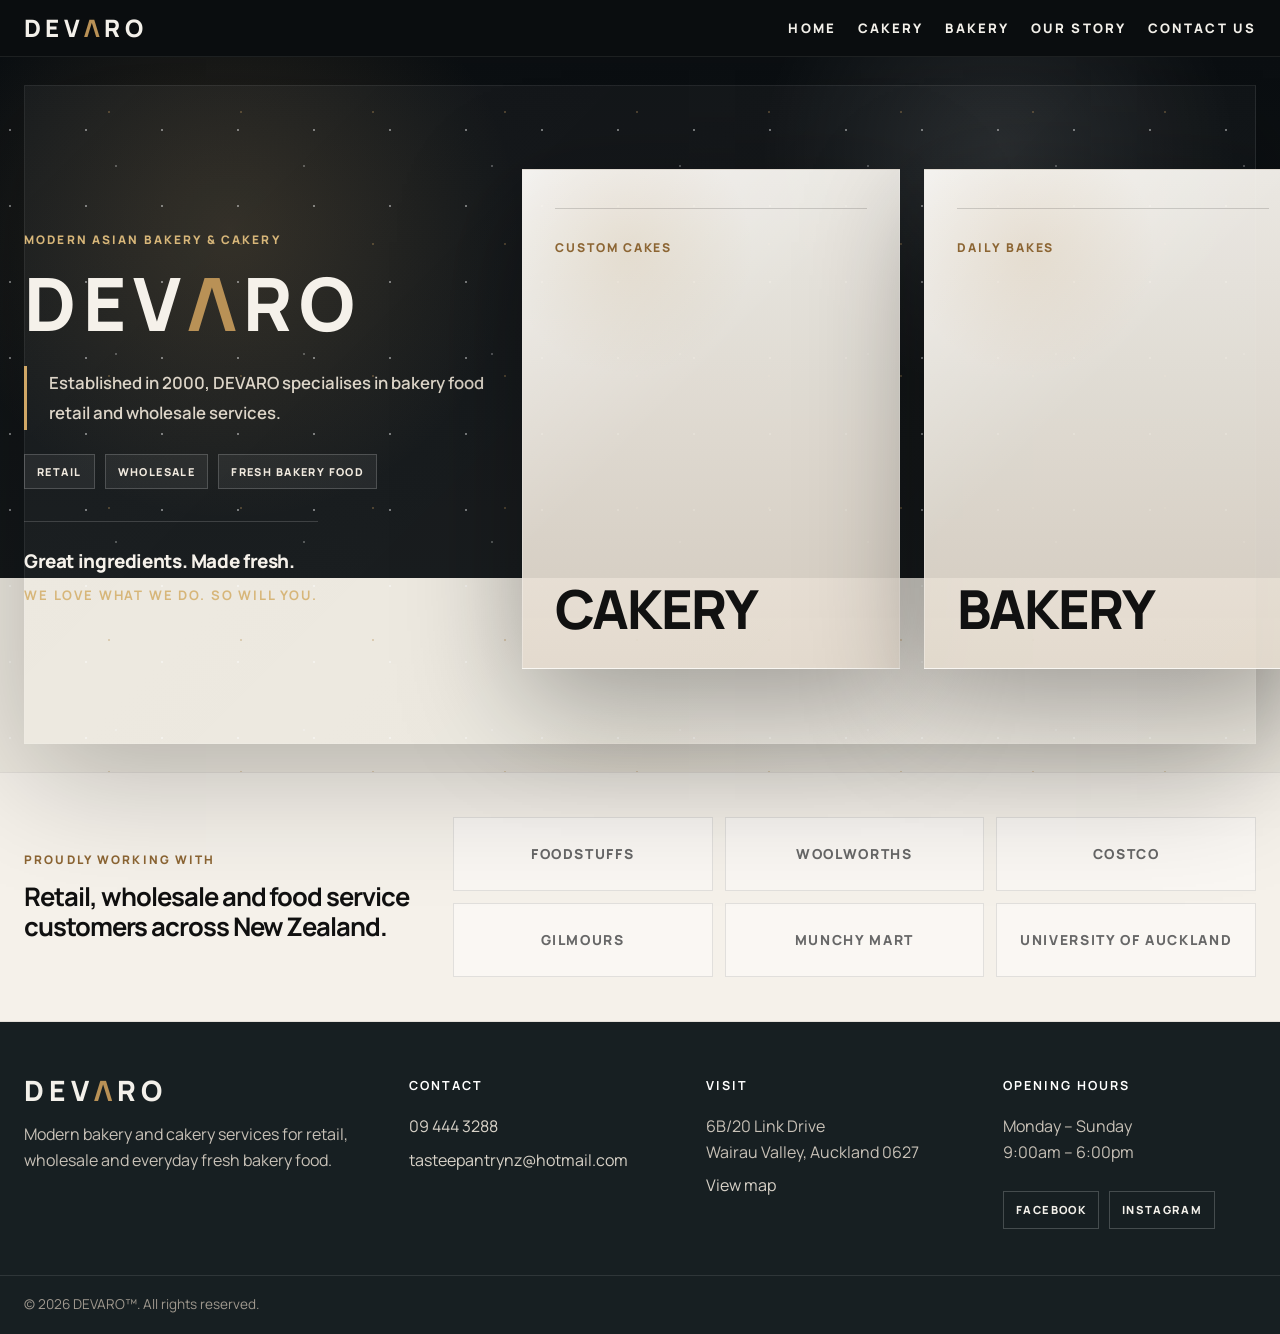
==== commit 744542e6: "Apply starfield homepage style" ====
--- a/index.html
+++ b/index.html
@@ -9,6 +9,7 @@
     <link rel="preconnect" href="https://fonts.gstatic.com" crossorigin />
     <link href="https://fonts.googleapis.com/css2?family=Manrope:wght@400;500;600;700;800&display=swap" rel="stylesheet" />
     <link rel="stylesheet" href="assets/styles.css" />
+    <link rel="stylesheet" href="assets/starfield.css" />
   </head>
   <body class="home-page">
     <header class="site-header">
--- a/assets/styles.css
+++ b/assets/styles.css
@@ -11,11 +11,12 @@
   --shadow:0 24px 70px rgba(17,17,17,.10);
 }
 *{box-sizing:border-box}
-html{scroll-behavior:smooth}
-body{margin:0;font-family:"Manrope",ui-sans-serif,system-ui,-apple-system,"Segoe UI",Arial,sans-serif;background:var(--bg);color:var(--ink);line-height:1.6}
+html{scroll-behavior:smooth;height:auto;min-height:100%;overflow-y:auto}
+body{margin:0;font-family:"Manrope",ui-sans-serif,system-ui,-apple-system,"Segoe UI",Arial,sans-serif;background:var(--bg);color:var(--ink);line-height:1.6;min-height:100%;overflow-x:hidden;overflow-y:auto}
 a{color:inherit}.site-header{position:sticky;top:0;z-index:30;background:rgba(235,232,225,.92);backdrop-filter:blur(16px);border-bottom:1px solid rgba(17,17,17,.08)}.nav{max-width:1560px;margin:auto;padding:16px 24px;display:flex;align-items:center;justify-content:space-between;gap:18px}.brand{text-decoration:none;display:inline-flex;align-items:center}.brand-wordmark{font-size:1.5rem;font-weight:800;letter-spacing:.18em;color:var(--charcoal);line-height:1;white-space:nowrap}.brand-a{color:var(--gold)}.nav-links{display:flex;gap:22px;align-items:center}.nav-links a{text-decoration:none;font-size:.82rem;text-transform:uppercase;letter-spacing:.16em;font-weight:800;color:var(--muted)}.nav-links a:hover{color:var(--ink)}.nav-toggle{display:none;border:1px solid rgba(17,17,17,.12);background:transparent;color:var(--ink);border-radius:999px;padding:9px 14px}.eyebrow{text-transform:uppercase;letter-spacing:.18em;font-size:.74rem;font-weight:800;color:var(--gold-dark)}
-.home-page{overflow:auto}.landing-main{min-height:calc(100vh - 77px)}.landing-shell{max-width:1560px;min-height:calc(100vh - 77px);margin:auto;padding:48px 24px 34px;display:grid;grid-template-columns:minmax(470px,.9fr) minmax(780px,1.4fr);gap:28px;align-items:center}.landing-brand-panel{display:flex;flex-direction:column;justify-content:center;align-items:flex-start;min-width:0}.landing-brand-panel .eyebrow{margin:0 0 20px}.brand-lockup{margin:0;font-size:clamp(4.6rem,5.7vw,6.6rem);line-height:.9;font-weight:800;letter-spacing:.095em;color:var(--ink);white-space:nowrap;max-width:100%}.brand-statement{margin-top:30px;max-width:520px;border-left:3px solid var(--gold);padding:2px 0 2px 22px}.brand-statement p{margin:0;color:#4d4943;font-size:1.05rem;line-height:1.78;font-weight:600}.brand-proof{display:flex;flex-wrap:wrap;gap:10px;margin-top:24px}.brand-proof span{border:1px solid var(--line);background:rgba(255,255,255,.28);padding:8px 12px;text-transform:uppercase;letter-spacing:.13em;font-size:.68rem;font-weight:800;color:#5a554e}.brand-slogan{margin-top:32px;padding-top:24px;border-top:1px solid var(--line);max-width:480px}.brand-slogan p{margin:0 0 8px;color:var(--ink);font-size:1.18rem;font-weight:800;letter-spacing:-.02em}.brand-slogan strong{display:block;color:var(--gold-dark);font-size:.82rem;text-transform:uppercase;letter-spacing:.14em;line-height:1.7}.landing-grid{display:grid;grid-template-columns:1fr 1fr;gap:24px;min-width:0;width:100%;align-items:center}.landing-card{position:relative;overflow:hidden;border:1px solid rgba(17,17,17,.12);background:linear-gradient(180deg,#fbf8f1,#eee7dc);box-shadow:var(--shadow);height:min(62vh,560px);min-height:430px;padding:32px;display:flex;flex-direction:column;justify-content:space-between;text-decoration:none;transition:transform .35s ease,box-shadow .35s ease,border-color .35s ease;min-width:0}.landing-card::before{content:"";position:absolute;inset:0;background:radial-gradient(circle at 28% 16%,rgba(185,145,86,.14),transparent 25%),linear-gradient(135deg,rgba(255,255,255,.42),transparent 44%);pointer-events:none}.landing-card::after{content:"";position:absolute;left:32px;right:32px;top:38px;height:1px;background:rgba(17,17,17,.16)}.landing-card:hover{transform:translateY(-5px);box-shadow:0 30px 90px rgba(17,17,17,.16);border-color:rgba(185,145,86,.42)}.landing-card-label{position:relative;z-index:1;font-size:.76rem;letter-spacing:.16em;text-transform:uppercase;color:var(--gold-dark);font-weight:800;margin-top:36px}.landing-card-title{position:relative;z-index:1;display:block;align-self:flex-start;margin:auto 0 0;font-size:clamp(3rem,4.2vw,5rem);line-height:1;letter-spacing:-.035em;font-weight:800;white-space:nowrap;color:var(--ink);max-width:100%;transform:none}
+.home-page{overflow-y:auto!important;overflow-x:hidden}.landing-main{display:block}.landing-shell{max-width:1560px;min-height:calc(82vh - 77px);margin:auto;padding:42px 24px 34px;display:grid;grid-template-columns:minmax(470px,.9fr) minmax(780px,1.4fr);gap:28px;align-items:center}.landing-brand-panel{display:flex;flex-direction:column;justify-content:center;align-items:flex-start;min-width:0}.landing-brand-panel .eyebrow{margin:0 0 20px}.brand-lockup{margin:0;font-size:clamp(4.6rem,5.7vw,6.6rem);line-height:.9;font-weight:800;letter-spacing:.095em;color:var(--ink);white-space:nowrap;max-width:100%}.brand-statement{margin-top:30px;max-width:520px;border-left:3px solid var(--gold);padding:2px 0 2px 22px}.brand-statement p{margin:0;color:#4d4943;font-size:1.05rem;line-height:1.78;font-weight:600}.brand-proof{display:flex;flex-wrap:wrap;gap:10px;margin-top:24px}.brand-proof span{border:1px solid var(--line);background:rgba(255,255,255,.28);padding:8px 12px;text-transform:uppercase;letter-spacing:.13em;font-size:.68rem;font-weight:800;color:#5a554e}.brand-slogan{margin-top:32px;padding-top:24px;border-top:1px solid var(--line);max-width:480px}.brand-slogan p{margin:0 0 8px;color:var(--ink);font-size:1.18rem;font-weight:800;letter-spacing:-.02em}.brand-slogan strong{display:block;color:var(--gold-dark);font-size:.82rem;text-transform:uppercase;letter-spacing:.14em;line-height:1.7}.landing-grid{display:grid;grid-template-columns:1fr 1fr;gap:24px;min-width:0;width:100%;align-items:center}.landing-card{position:relative;overflow:hidden;border:1px solid rgba(17,17,17,.12);background:linear-gradient(180deg,#fbf8f1,#eee7dc);box-shadow:var(--shadow);height:min(56vh,500px);min-height:370px;padding:32px;display:flex;flex-direction:column;justify-content:space-between;text-decoration:none;transition:transform .35s ease,box-shadow .35s ease,border-color .35s ease;min-width:0}.landing-card::before{content:"";position:absolute;inset:0;background:radial-gradient(circle at 28% 16%,rgba(185,145,86,.14),transparent 25%),linear-gradient(135deg,rgba(255,255,255,.42),transparent 44%);pointer-events:none}.landing-card::after{content:"";position:absolute;left:32px;right:32px;top:38px;height:1px;background:rgba(17,17,17,.16)}.landing-card:hover{transform:translateY(-5px);box-shadow:0 30px 90px rgba(17,17,17,.16);border-color:rgba(185,145,86,.42)}.landing-card-label{position:relative;z-index:1;font-size:.76rem;letter-spacing:.16em;text-transform:uppercase;color:var(--gold-dark);font-weight:800;margin-top:36px}.landing-card-title{position:relative;z-index:1;display:block;align-self:flex-start;margin:auto 0 0;font-size:clamp(3rem,4.2vw,5rem);line-height:1;letter-spacing:-.035em;font-weight:800;white-space:nowrap;color:var(--ink);max-width:100%;transform:none}
 .customer-strip{background:#f5f1ea;border-top:1px solid rgba(17,17,17,.08);border-bottom:1px solid rgba(17,17,17,.08)}.customer-strip-inner{max-width:1560px;margin:auto;padding:44px 24px;display:grid;grid-template-columns:minmax(320px,.65fr) minmax(620px,1.35fr);gap:42px;align-items:center}.customer-strip-copy .eyebrow{margin:0 0 12px}.customer-strip-copy h2{margin:0;max-width:520px;font-size:clamp(1.35rem,2vw,2.15rem);line-height:1.18;letter-spacing:-.04em}.customer-logo-grid{display:grid;grid-template-columns:repeat(3,1fr);gap:12px}.customer-logo-grid span{min-height:74px;border:1px solid rgba(17,17,17,.1);background:rgba(255,255,255,.45);display:flex;align-items:center;justify-content:center;text-align:center;padding:14px;color:#6c675f;font-size:.86rem;font-weight:800;text-transform:uppercase;letter-spacing:.12em;filter:grayscale(1);transition:background .25s ease,color .25s ease,border-color .25s ease}.customer-logo-grid span:hover{background:#fff;color:var(--ink);border-color:rgba(185,145,86,.45)}
 .page-main{padding-bottom:82px}.page-hero,.story-intro,.contact-hero{max-width:1180px;margin:auto;padding:74px 22px 28px}.page-hero h1,.story-intro h1,.contact-hero h1{margin:8px 0 16px;font-size:clamp(2.8rem,6vw,5.8rem);line-height:.9;letter-spacing:-.04em;font-weight:800}.page-hero p,.story-intro p,.contact-hero p{max-width:760px;color:var(--muted);font-size:1.05rem}.page-actions{display:flex;gap:14px;flex-wrap:wrap;margin-top:24px}.button{border:0;border-radius:999px;padding:13px 20px;font-weight:800;text-decoration:none;display:inline-flex;align-items:center;justify-content:center;cursor:pointer}.primary{background:var(--charcoal);color:#fff}.secondary{background:transparent;color:var(--ink);border:1px solid rgba(17,17,17,.14)}.section{max-width:1180px;margin:auto;padding:18px 22px 78px}.section-heading{max-width:760px;margin-bottom:30px}.section-heading h2{font-size:clamp(2.3rem,5vw,4.5rem);line-height:.95;letter-spacing:-.045em;margin:8px 0 14px;font-weight:800}.section-heading p:not(.eyebrow){color:var(--muted);font-size:1.04rem}.card-grid{display:grid;grid-template-columns:repeat(3,1fr);gap:22px}.product-card{background:#fff;border:1px solid rgba(17,17,17,.08);box-shadow:var(--shadow);display:flex;flex-direction:column;overflow:hidden}.product-image{height:230px;background:linear-gradient(145deg,#f1ece5,#e2dbd0);display:grid;place-items:center;padding:20px;color:var(--gold);font-weight:800;letter-spacing:.06em;text-align:center}.product-image img{width:100%;height:100%;object-fit:cover}.product-body{padding:22px;display:flex;flex-direction:column;gap:10px;flex:1}.tag{align-self:flex-start;border:1px solid rgba(17,17,17,.12);border-radius:999px;padding:4px 10px;font-size:.76rem;font-weight:800;color:var(--gold)}.product-body h3{margin:0;font-size:1.28rem;line-height:1.15}.product-body p{margin:0;color:var(--muted)}.form-panel{margin-top:34px;background:#1a1a1a;color:#f7f3ec;border:1px solid rgba(0,0,0,.1);box-shadow:0 26px 80px rgba(0,0,0,.18);padding:30px;display:grid;grid-template-columns:.8fr 1.2fr;gap:28px}.form-panel h3{margin:8px 0 16px;font-size:clamp(1.9rem,4vw,3.2rem);line-height:.95;font-weight:800}.notice{background:rgba(255,255,255,.06);border-left:4px solid var(--gold);padding:16px;font-weight:700;color:#f7f3ec}.enquiry-form{display:grid;grid-template-columns:repeat(2,1fr);gap:16px}.enquiry-form label{display:flex;flex-direction:column;gap:6px;font-weight:800;color:#f7f3ec;font-size:.92rem}.enquiry-form input,.enquiry-form select,.enquiry-form textarea{width:100%;border:1px solid rgba(255,255,255,.14);padding:12px 13px;font:inherit;background:#111;color:#f7f3ec;outline:none}.enquiry-form input:focus,.enquiry-form select:focus,.enquiry-form textarea:focus{border-color:var(--gold);box-shadow:0 0 0 3px rgba(186,146,88,.16)}.full,.form-status,.enquiry-form button{grid-column:1/-1}.form-status{display:none;margin:0;padding:13px 15px;font-weight:800}.form-status.success,.form-status.error{display:block}.form-status.success{background:#eef8ed;color:#315c2f;border:1px solid #cfe6cc}.form-status.error{background:#fff0f0;color:#8a2f2f;border:1px solid #f0c8c8}.enquiry-form button:disabled{opacity:.7;cursor:not-allowed}.story-grid,.contact-cards{display:grid;grid-template-columns:repeat(3,1fr);gap:20px}.story-card,.contact-card{background:#fff;border:1px solid rgba(17,17,17,.08);box-shadow:var(--shadow);padding:24px}.story-card h3,.contact-card strong{display:block;margin:0 0 10px}.story-card p,.contact-card span,.contact-card p{margin:0;color:var(--muted)}.contact-cards{grid-template-columns:1fr 1fr}.contact-card{text-decoration:none}.footer{text-align:center;padding:28px;background:#161616;color:#d8d2c8}
-.site-footer{background:#171f22;color:#f3f0ea;margin-top:0}.footer-inner{max-width:1560px;margin:auto;padding:54px 24px 38px;display:grid;grid-template-columns:1.35fr 1fr 1fr 1fr;gap:44px}.footer-logo{display:block;font-size:1.75rem;font-weight:800;letter-spacing:.18em;line-height:1;margin-bottom:18px}.footer-brand p,.footer-column p{margin:0;color:#c8c1b7;max-width:360px}.footer-column h2{margin:0 0 18px;text-transform:uppercase;letter-spacing:.16em;font-size:.78rem;color:#fff}.footer-column a{display:block;text-decoration:none;color:#d8d2c8;margin:8px 0}.footer-column a:hover,.social-links a:hover{color:var(--gold)}.social-links{display:flex;gap:10px;margin-top:18px}.social-links a{border:1px solid rgba(255,255,255,.2);padding:9px 12px;text-transform:uppercase;letter-spacing:.12em;font-size:.7rem;font-weight:800;color:#f3f0ea}.footer-bottom{border-top:1px solid rgba(255,255,255,.1);max-width:1560px;margin:auto;padding:18px 24px;color:#9f988e;font-size:.85rem}.footer-bottom p{margin:0}
-@media (max-width:1180px){.landing-shell{height:auto;min-height:calc(100vh - 77px);grid-template-columns:1fr}.landing-grid{min-height:420px}.brand-lockup{font-size:clamp(4.4rem,13vw,6.5rem)}.customer-strip-inner{grid-template-columns:1fr}.customer-logo-grid{grid-template-columns:repeat(2,1fr)}.footer-inner{grid-template-columns:1fr 1fr}.footer-brand{grid-column:1/-1}}@media (max-width:760px){.nav{align-items:flex-start;padding-inline:18px}.nav-toggle{display:block}.nav-links{display:none;position:absolute;left:18px;right:18px;top:74px;background:var(--surface);border:1px solid rgba(17,17,17,.12);padding:16px;box-shadow:var(--shadow);flex-direction:column;align-items:flex-start}.nav-links.open{display:flex}.landing-shell,.page-hero,.story-intro,.contact-hero,.section{padding-left:18px;padding-right:18px}.landing-grid{grid-template-columns:1fr;min-height:auto}.landing-card{height:auto;min-height:260px}.landing-card-title{font-size:clamp(2.7rem,14vw,4.2rem)}.customer-strip-inner{padding:36px 18px}.customer-logo-grid{grid-template-columns:1fr}.card-grid,.enquiry-form,.contact-cards,.story-grid{grid-template-columns:1fr}.form-panel{grid-template-columns:1fr;padding:22px}.brand-lockup{font-size:clamp(3.2rem,16vw,4.8rem)}.footer-inner{grid-template-columns:1fr;padding:42px 18px 28px;gap:28px}.footer-bottom{padding-inline:18px}.social-links{flex-wrap:wrap}}+.cakery-page .section{max-width:1280px}.cake-category-pills{display:flex;flex-wrap:wrap;gap:10px;margin:0 0 24px}.cake-category-pills button{border:1px solid rgba(17,17,17,.12);background:rgba(255,255,255,.36);padding:10px 14px;border-radius:999px;font:inherit;font-size:.82rem;font-weight:800;color:#5f594f;cursor:pointer}.cake-category-pills button.active,.cake-category-pills button:hover{background:var(--charcoal);color:#fff;border-color:var(--charcoal)}.cake-catalogue-grid{grid-template-columns:repeat(4,1fr)}.cake-product-card{min-height:100%}.cake-select-card{all:unset;display:flex;flex-direction:column;height:100%;cursor:pointer}.cake-select-card .product-image{height:210px}.cake-select-card .button{align-self:flex-start;margin-top:auto}.cake-from-price{font-size:1.06rem;color:var(--gold-dark)}.cake-order-section{padding-top:0}.cake-order-layout{display:grid;grid-template-columns:.82fr 1.18fr;gap:28px;align-items:start}.cake-order-preview,.structured-order-card,.custom-enquiry-card{background:#fff;border:1px solid rgba(17,17,17,.08);box-shadow:var(--shadow)}.cake-order-preview{position:sticky;top:92px;padding:26px}.selected-cake-image{height:360px;background:linear-gradient(145deg,#f1ece5,#e2dbd0);display:grid;place-items:center;text-align:center;color:var(--gold);font-weight:800;letter-spacing:.06em;padding:22px;overflow:hidden}.selected-cake-image img{width:100%;height:100%;object-fit:cover}.cake-order-preview h2{font-size:clamp(1.9rem,3vw,3.4rem);line-height:.95;letter-spacing:-.04em;margin:24px 0 12px}.cake-order-preview p{color:var(--muted)}.selected-price-line{border-top:1px solid var(--line);border-bottom:1px solid var(--line);padding:16px 0;margin:22px 0;display:flex;align-items:center;justify-content:space-between;gap:18px}.selected-price-line span{font-weight:800;color:var(--muted);text-transform:uppercase;letter-spacing:.12em;font-size:.7rem}.selected-price-line strong{font-size:2rem}.small-note{font-size:.9rem}.structured-order-card{padding:30px;background:#1a1a1a;color:#f7f3ec}.structured-order-card h3{margin:8px 0 22px;font-size:clamp(2rem,3vw,3.6rem);line-height:.95}.clean-enquiry-form input,.clean-enquiry-form select,.clean-enquiry-form textarea{background:#fff;color:var(--ink);border:1px solid rgba(17,17,17,.16)}.clean-enquiry-form input:focus,.clean-enquiry-form textarea:focus{border-color:var(--gold);box-shadow:0 0 0 3px rgba(186,146,88,.16)}.custom-enquiry-card{padding:34px;display:grid;grid-template-columns:.85fr 1.15fr;gap:36px}.custom-enquiry-card h2{font-size:clamp(2rem,4vw,4rem);line-height:.95;letter-spacing:-.045em;margin:8px 0 14px}.custom-enquiry-card p{color:var(--muted);max-width:460px}.clean-enquiry-form label{color:var(--ink)}.enquiry-type-fieldset{border:0;margin:0;padding:0}.enquiry-type-fieldset legend{font-weight:800;margin-bottom:8px}.enquiry-type-fieldset label{display:flex;flex-direction:row;align-items:center;gap:10px;margin:9px 0;color:var(--ink);font-weight:600}.enquiry-type-fieldset input{width:18px;height:18px;accent-color:var(--gold-dark)}
+.site-footer{display:block;background:#171f22;color:#f3f0ea;margin-top:0}.footer-inner{max-width:1560px;margin:auto;padding:54px 24px 38px;display:grid;grid-template-columns:1.35fr 1fr 1fr 1fr;gap:44px}.footer-logo{display:block;font-size:1.75rem;font-weight:800;letter-spacing:.18em;line-height:1;margin-bottom:18px}.footer-brand p,.footer-column p{margin:0;color:#c8c1b7;max-width:360px}.footer-column h2{margin:0 0 18px;text-transform:uppercase;letter-spacing:.16em;font-size:.78rem;color:#fff}.footer-column a{display:block;text-decoration:none;color:#d8d2c8;margin:8px 0}.footer-column a:hover,.social-links a:hover{color:var(--gold)}.social-links{display:flex;gap:10px;margin-top:18px}.social-links a{border:1px solid rgba(255,255,255,.2);padding:9px 12px;text-transform:uppercase;letter-spacing:.12em;font-size:.7rem;font-weight:800;color:#f3f0ea}.footer-bottom{border-top:1px solid rgba(255,255,255,.1);max-width:1560px;margin:auto;padding:18px 24px;color:#9f988e;font-size:.85rem}.footer-bottom p{margin:0}
+@media (max-width:1180px){.landing-shell{min-height:auto;grid-template-columns:1fr}.landing-grid{min-height:420px}.brand-lockup{font-size:clamp(4.4rem,13vw,6.5rem)}.customer-strip-inner{grid-template-columns:1fr}.customer-logo-grid{grid-template-columns:repeat(2,1fr)}.cake-catalogue-grid{grid-template-columns:repeat(2,1fr)}.cake-order-layout,.custom-enquiry-card{grid-template-columns:1fr}.cake-order-preview{position:static}.footer-inner{grid-template-columns:1fr 1fr}.footer-brand{grid-column:1/-1}}@media (max-width:760px){.nav{align-items:flex-start;padding-inline:18px}.nav-toggle{display:block}.nav-links{display:none;position:absolute;left:18px;right:18px;top:74px;background:var(--surface);border:1px solid rgba(17,17,17,.12);padding:16px;box-shadow:var(--shadow);flex-direction:column;align-items:flex-start}.nav-links.open{display:flex}.landing-shell,.page-hero,.story-intro,.contact-hero,.section{padding-left:18px;padding-right:18px}.landing-grid{grid-template-columns:1fr;min-height:auto}.landing-card{height:auto;min-height:260px}.landing-card-title{font-size:clamp(2.7rem,14vw,4.2rem)}.customer-strip-inner{padding:36px 18px}.customer-logo-grid{grid-template-columns:1fr}.card-grid,.cake-catalogue-grid,.enquiry-form,.contact-cards,.story-grid{grid-template-columns:1fr}.form-panel,.structured-order-card{grid-template-columns:1fr;padding:22px}.brand-lockup{font-size:clamp(3.2rem,16vw,4.8rem)}.selected-cake-image{height:260px}.custom-enquiry-card{padding:24px}.footer-inner{grid-template-columns:1fr;padding:42px 18px 28px;gap:28px}.footer-bottom{padding-inline:18px}.social-links{flex-wrap:wrap}}
--- a/assets/starfield.css
+++ b/assets/starfield.css
@@ -0,0 +1,144 @@
+/* Home-only dark starfield direction for DEVARO. Original CSS overlay; no external image assets. */
+.home-page {
+  background:#0d1113;
+}
+
+.home-page .site-header {
+  background:rgba(11,13,15,.78);
+  border-bottom:1px solid rgba(255,255,255,.08);
+}
+
+.home-page .brand-wordmark,
+.home-page .nav-links a {
+  color:#f3f0ea;
+}
+
+.home-page .nav-links a:hover {
+  color:var(--gold);
+}
+
+.home-page .nav-toggle {
+  color:#f3f0ea;
+  border-color:rgba(255,255,255,.2);
+}
+
+.home-page .landing-main {
+  position:relative;
+  isolation:isolate;
+  overflow:hidden;
+  background:
+    radial-gradient(circle at 18% 18%, rgba(185,145,86,.18), transparent 22%),
+    radial-gradient(circle at 78% 10%, rgba(255,255,255,.10), transparent 18%),
+    radial-gradient(circle at 50% 92%, rgba(185,145,86,.16), transparent 22%),
+    linear-gradient(180deg,#0b0f12 0%,#131719 54%,#ece8df 54%,#ece8df 100%);
+}
+
+.home-page .landing-main::before,
+.home-page .landing-main::after {
+  content:"";
+  position:absolute;
+  inset:-20%;
+  z-index:-2;
+  pointer-events:none;
+  background-image:
+    radial-gradient(circle,rgba(255,255,255,.92) 0 1px,transparent 1.5px),
+    radial-gradient(circle,rgba(185,145,86,.72) 0 1px,transparent 1.5px),
+    radial-gradient(circle,rgba(255,255,255,.55) 0 1px,transparent 1.5px);
+  background-size:76px 76px,132px 132px,188px 188px;
+  background-position:0 0,35px 50px,90px 20px;
+  opacity:.34;
+  animation:devaroStars 42s linear infinite;
+}
+
+.home-page .landing-main::after {
+  z-index:-1;
+  opacity:.16;
+  filter:blur(.2px);
+  animation-duration:72s;
+  animation-direction:reverse;
+}
+
+@keyframes devaroStars {
+  from { transform:translate3d(0,0,0); }
+  to { transform:translate3d(90px,120px,0); }
+}
+
+.home-page .landing-shell {
+  position:relative;
+  z-index:1;
+  color:#f5f1ea;
+  min-height:calc(88vh - 77px);
+}
+
+.home-page .landing-shell::before {
+  content:"";
+  position:absolute;
+  inset:28px 24px;
+  z-index:-1;
+  border:1px solid rgba(255,255,255,.08);
+  background:linear-gradient(135deg,rgba(255,255,255,.045),rgba(255,255,255,.012));
+  box-shadow:0 32px 120px rgba(0,0,0,.24);
+  pointer-events:none;
+}
+
+.home-page .brand-lockup,
+.home-page .brand-slogan p {
+  color:#f5f1ea;
+}
+
+.home-page .landing-brand-panel .eyebrow,
+.home-page .brand-slogan strong {
+  color:#d7b679;
+}
+
+.home-page .brand-statement {
+  border-left-color:#d0a766;
+}
+
+.home-page .brand-statement p {
+  color:#ddd5c8;
+}
+
+.home-page .brand-proof span {
+  color:#f1eadf;
+  border-color:rgba(255,255,255,.18);
+  background:rgba(255,255,255,.06);
+}
+
+.home-page .brand-slogan {
+  border-top-color:rgba(255,255,255,.16);
+}
+
+.home-page .landing-card {
+  background:linear-gradient(180deg,rgba(248,245,239,.94),rgba(226,217,204,.92));
+  border-color:rgba(255,255,255,.25);
+  box-shadow:0 34px 110px rgba(0,0,0,.34);
+}
+
+.home-page .landing-card-title,
+.home-page .landing-card-label {
+  color:#111;
+}
+
+.home-page .landing-card-label {
+  color:#8c6533;
+}
+
+@media (prefers-reduced-motion: reduce) {
+  .home-page .landing-main::before,
+  .home-page .landing-main::after {
+    animation:none;
+  }
+}
+
+@media (max-width:760px) {
+  .home-page .landing-main {
+    background:
+      radial-gradient(circle at 18% 12%, rgba(185,145,86,.18), transparent 25%),
+      linear-gradient(180deg,#0b0f12 0%,#171b1e 70%,#ece8df 70%,#ece8df 100%);
+  }
+
+  .home-page .landing-shell::before {
+    inset:18px;
+  }
+}
